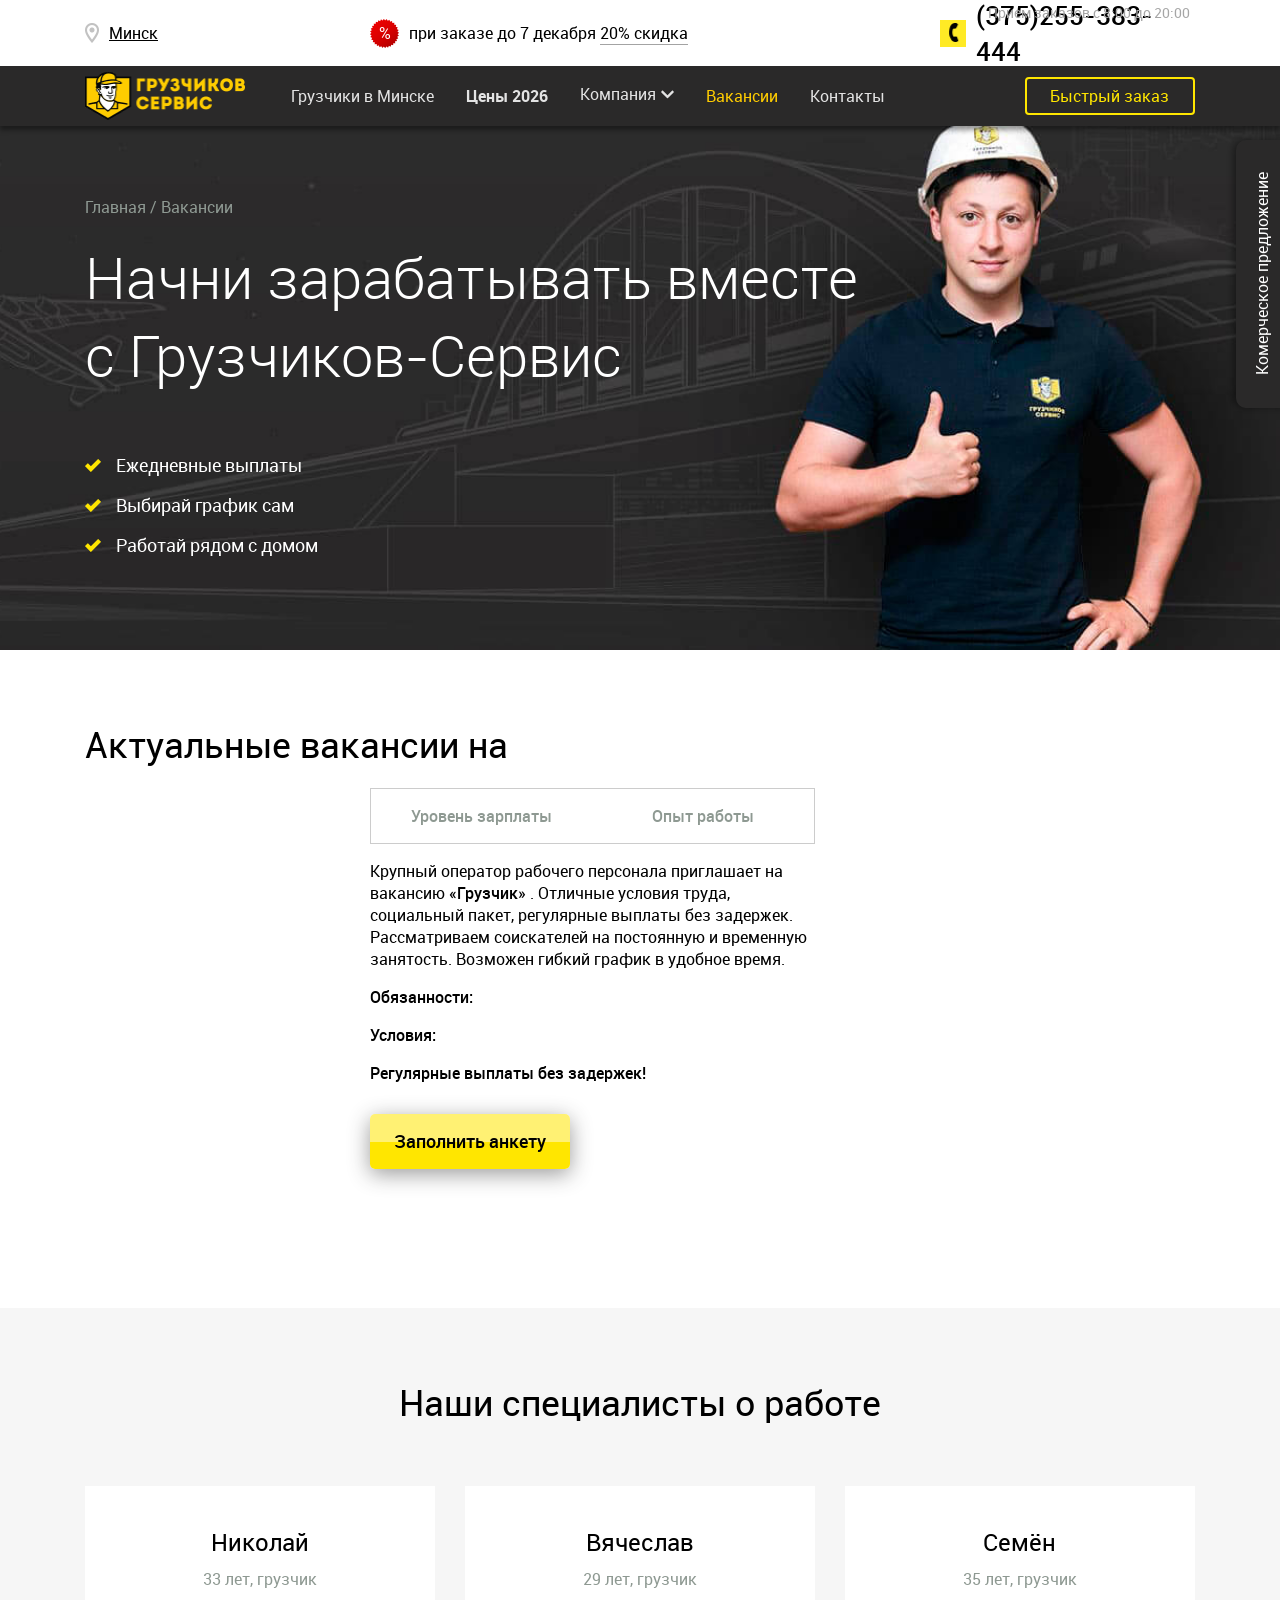
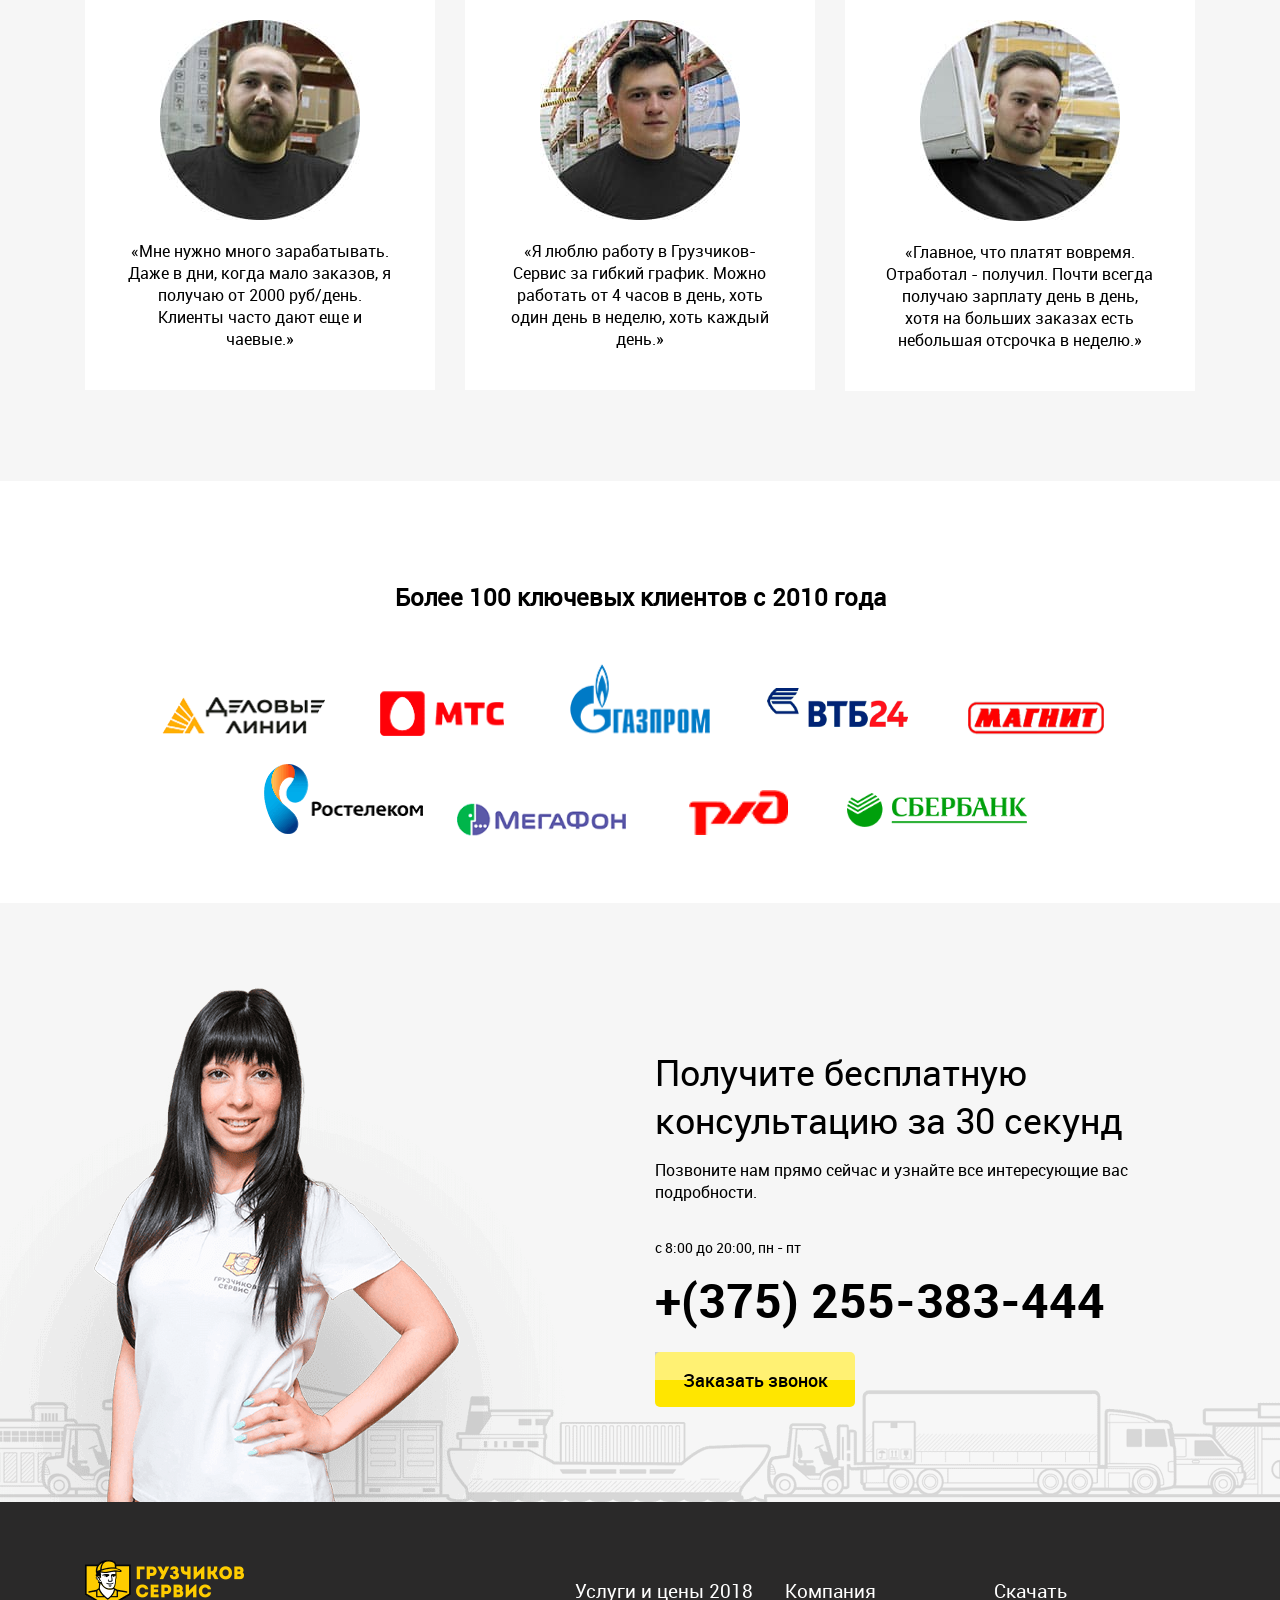
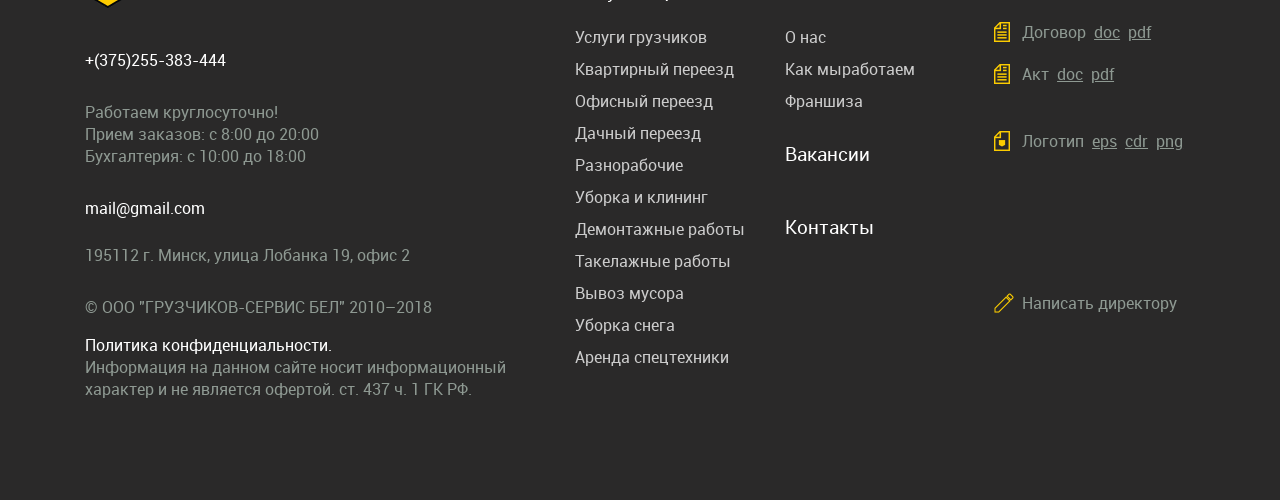
==== Gs2017/vacancies.html @ a0f43803 "first commit" ====
<!DOCTYPE html>
<html lang="ru">
  <head>
    <meta charset="utf-8">
    <meta name="viewport" content="width=device-width, initial-scale=1">
    <link rel="stylesheet" href="css/libs.min.css">
    <link rel="stylesheet" href="css/preloader.min.css">
    <link rel="stylesheet" href="css/main.min.css">
    <script src="js/preloader.min.js"></script>
    <link rel="shortcut icon" href="favicons.ico" type="image/x-icon">
    <title>GS</title>
  </head>
  <body>
    <div id="preloader" style="z-index: 9999999;">
      <div class="banter-loader">
        <div class="banter-loader__box"></div>
        <div class="banter-loader__box"></div>
        <div class="banter-loader__box"></div>
        <div class="banter-loader__box"></div>
        <div class="banter-loader__box"></div>
        <div class="banter-loader__box"></div>
        <div class="banter-loader__box"></div>
        <div class="banter-loader__box"></div>
        <div class="banter-loader__box"></div>
      </div>
    </div>
    <div class="wrapper">
      <header class="header">
        <div class="header__top-blok">
          <div class="container">
            <div class="row">
              <div class="col-lg-3 link_nav-city__cntainer">
                <div class="link_nav-city__ic"></div><a class="link_nav-city" href="#">Минск</a>
              </div>
              <div class="col-lg-6 discount__container">
                <div class="discount">
                  <div class="discount__icon"><span>%</span></div><a class="discount__text" href="prices.html">при заказе до <span id="discount__date">06 июня </span><span id="discount__rate">20% скидка</span></a>
                </div>
              </div>
              <div class="col-lg-3 link-phone__cntaier">
                <p>Прием заказов с 8:00 до 20:00</p><a class="link-phone" href="tel:+123456789">
                  <div class="link-phone__icon"></div><span class="link-phone__number">(375)255-383-444</span></a>
              </div>
            </div>
          </div>
        </div>
        <div class="nav-top">
          <div class="container nav-top__grid">
            <div class="row">
              <div class="col-lg-2 col-md-3 col-sm-3 col-xs-3 nav__logo-container"><a class="nav-top__logo logo" href="index.html"></a></div>
              <div class="col-lg-7 navigation__container">
                <nav>
                  <ul id="nav">
                    <li><a class="active" href="index.html">Грузчики в Минске</a></li>
                    <li><a class="link-prise" href="prices.html"></a></li>
                    <li><a class="link-nav-drop" href="#"> <span>Компания</span>
                        <div class="link-nav-drop__ic">
                          <svg xmlns="http://www.w3.org/2000/svg" viewbox="0 0 448 512">
                            <path d="M207.029 381.476L12.686 187.132c-9.373-9.373-9.373-24.569 0-33.941l22.667-22.667c9.357-9.357 24.522-9.375 33.901-.04L224 284.505l154.745-154.021c9.379-9.335 24.544-9.317 33.901.04l22.667 22.667c9.373 9.373 9.373 24.569 0 33.941L240.971 381.476c-9.373 9.372-24.569 9.372-33.942 0z"></path>
                          </svg>
                        </div></a>
                      <ul class="nav-drop">
                        <li><a class="link-about-us" href="about-us.html">О нас</a></li>
                        <li><a class="link-service" href="service.html">Как мы работаем</a></li>
                        <li><a class="link-thanks" href="thanks.html">Наши достижения</a></li>
                        <li><a href="https://fr.gruzchikov-service.ru/" target="_blank">Франшиза</a></li>
                      </ul>
                    </li>
                    <li><a class="linlk-vacancies" href="vacancies.html">Вакансии</a></li>
                    <li><a class="linlk-contacts" href="contacts.html">Контакты</a></li>
                  </ul>
                </nav>
              </div>
              <div class="col-lg-3 nav-top__btn-container"><a class="nav-top__btn quick-order__open" href="#">Быстрый заказ</a>
                <div class="nav-top__tah-btn tah-btn">
                  <div class="tah-btn__items"></div>
                </div>
              </div>
            </div>
          </div>
        </div>
        <div class="nav_responsive">
          <div class="nav_responsive__footer"><a href="https://vk.com">
              <div class="vk-ic__container">
                <svg class="vk-ic" xmlns="http://www.w3.org/2000/svg" viewbox="0 0 576 512">
                  <path d="M545 117.7c3.7-12.5 0-21.7-17.8-21.7h-58.9c-15 0-21.9 7.9-25.6 16.7 0 0-30 73.1-72.4 120.5-13.7 13.7-20 18.1-27.5 18.1-3.7 0-9.4-4.4-9.4-16.9V117.7c0-15-4.2-21.7-16.6-21.7h-92.6c-9.4 0-15 7-15 13.5 0 14.2 21.2 17.5 23.4 57.5v86.8c0 19-3.4 22.5-10.9 22.5-20 0-68.6-73.4-97.4-157.4-5.8-16.3-11.5-22.9-26.6-22.9H38.8c-16.8 0-20.2 7.9-20.2 16.7 0 15.6 20 93.1 93.1 195.5C160.4 378.1 229 416 291.4 416c37.5 0 42.1-8.4 42.1-22.9 0-66.8-3.4-73.1 15.4-73.1 8.7 0 23.7 4.4 58.7 38.1 40 40 46.6 57.9 69 57.9h58.9c16.8 0 25.3-8.4 20.4-25-11.2-34.9-86.9-106.7-90.3-111.5-8.7-11.2-6.2-16.2 0-26.2.1-.1 72-101.3 79.4-135.6z"></path>
                </svg>
              </div></a><a href="https://www.instagram.com">
              <div class="inst-ic__container">
                <svg class="inst-ic" xmlns="http://www.w3.org/2000/svg" viewbox="0 0 448 512">
                  <path d="M224.1 141c-63.6 0-114.9 51.3-114.9 114.9s51.3 114.9 114.9 114.9S339 319.5 339 255.9 287.7 141 224.1 141zm0 189.6c-41.1 0-74.7-33.5-74.7-74.7s33.5-74.7 74.7-74.7 74.7 33.5 74.7 74.7-33.6 74.7-74.7 74.7zm146.4-194.3c0 14.9-12 26.8-26.8 26.8-14.9 0-26.8-12-26.8-26.8s12-26.8 26.8-26.8 26.8 12 26.8 26.8zm76.1 27.2c-1.7-35.9-9.9-67.7-36.2-93.9-26.2-26.2-58-34.4-93.9-36.2-37-2.1-147.9-2.1-184.9 0-35.8 1.7-67.6 9.9-93.9 36.1s-34.4 58-36.2 93.9c-2.1 37-2.1 147.9 0 184.9 1.7 35.9 9.9 67.7 36.2 93.9s58 34.4 93.9 36.2c37 2.1 147.9 2.1 184.9 0 35.9-1.7 67.7-9.9 93.9-36.2 26.2-26.2 34.4-58 36.2-93.9 2.1-37 2.1-147.8 0-184.8zM398.8 388c-7.8 19.6-22.9 34.7-42.6 42.6-29.5 11.7-99.5 9-132.1 9s-102.7 2.6-132.1-9c-19.6-7.8-34.7-22.9-42.6-42.6-11.7-29.5-9-99.5-9-132.1s-2.6-102.7 9-132.1c7.8-19.6 22.9-34.7 42.6-42.6 29.5-11.7 99.5-9 132.1-9s102.7-2.6 132.1 9c19.6 7.8 34.7 22.9 42.6 42.6 11.7 29.5 9 99.5 9 132.1s2.7 102.7-9 132.1z"></path>
                </svg>
              </div></a><a href="https://www.youtube.com/watch?v=gXKpK34rAT4">
              <div class="youtube-ic__container">
                <svg class="youtube-ic" xmlns="http://www.w3.org/2000/svg" viewbox="0 0 576 512">
                  <path d="M549.655 124.083c-6.281-23.65-24.787-42.276-48.284-48.597C458.781 64 288 64 288 64S117.22 64 74.629 75.486c-23.497 6.322-42.003 24.947-48.284 48.597-11.412 42.867-11.412 132.305-11.412 132.305s0 89.438 11.412 132.305c6.281 23.65 24.787 41.5 48.284 47.821C117.22 448 288 448 288 448s170.78 0 213.371-11.486c23.497-6.321 42.003-24.171 48.284-47.821 11.412-42.867 11.412-132.305 11.412-132.305s0-89.438-11.412-132.305zm-317.51 213.508V175.185l142.739 81.205-142.739 81.201z"></path>
                </svg>
              </div></a></div>
          <nav class="panels">
            <ul class="panel-1">
              <li><a class="panel-1__header" href="index.html">Грузчики в Минске</a></li>
              <li><a class="link-panel-2" href="http"> 
                  <div class="link-panel-2__ic">
                    <div></div>
                  </div><span>Цены 2018</span></a></li>
              <li><a class="link-panel-3" href="http"> 
                  <div class="link-panel-3__ic">
                    <div></div>
                  </div><span>Компания</span></a></li>
              <li><a href="vacancies.html">Вакансии</a></li>
              <li><a href="contacts.html">Контакты</a></li>
              <li>
                <p>Прием заказов с 8:00 до 20:00</p>
              </li>
              <li><a class="link-phone" href="tel:+375255383444">(375) 255-383-444</a></li>
              <li>
                <p class="commercial-offer2__open">Коммерческое предложение</p>
              </li>
              <li class="linlk-location__container">
                <div>
                  <svg class="svg-inline--fa fa-map-marker-alt fa-w-12" aria-hidden="true" data-prefix="fas" data-icon="map-marker-alt" role="img" xmlns="http://www.w3.org/2000/svg" viewBox="0 0 384 512">
                    <path fill="#e0e0e0" d="M172.268 501.67C26.97 291.031 0 269.413 0 192 0 85.961 85.961 0 192 0s192 85.961 192 192c0 77.413-26.97 99.031-172.268 309.67-9.535 13.774-29.93 13.773-39.464 0zM192 272c44.183 0 80-35.817 80-80s-35.817-80-80-80-80 35.817-80 80 35.817 80 80 80z"></path>
                  </svg>
                </div><a class="linlk-location" href="#">Минск</a>
              </li>
            </ul>
            <ul class="panel-2">
              <li><a class="panel-2__header" href="http">
                  <div class="panel-2__header-ic">
                    <div></div>
                  </div><span> Цены</span></a></li>
              <li><a class="pes-nav__link-tab1" href="prices.html?dataTab=1">Услуги грузчиков</a></li>
              <li><a class="pes-nav__link-tab2" href="prices.html?dataTab=2">Квартирный переезд</a></li>
              <li><a class="pes-nav__link-tab3" href="prices.html?dataTab=3">Офисный переезд</a></li>
              <li><a class="pes-nav__link-tab4" href="prices.html?dataTab=4">Дачный переезд</a></li>
              <li><a class="pes-nav__link-tab5" href="prices.html?dataTab=5">Разнорабочие</a></li>
              <li><a class="pes-nav__link-tab6" href="prices.html?dataTab=6">Уборка и клининг</a></li>
              <li><a class="pes-nav__link-tab7" href="prices.html?dataTab=7">Демонтажные работы</a></li>
              <li><a class="pes-nav__link-tab8" href="prices.html?dataTab=8">Такелажные работы</a></li>
              <li><a class="pes-nav__link-tab9" href="prices.html?dataTab=9">Вывоз мусора</a></li>
              <li><a class="pes-nav__link-tab10" href="prices.html?dataTab=10">Уборка снега</a></li>
              <li><a class="pes-nav__link-tab11" href="prices.html?dataTab=11">Аренда спецтехники</a></li>
            </ul>
            <ul class="panel-3">
              <li><a class="panel-3__header" href="http">
                  <div class="panel-3__header-ic">
                    <div></div>
                  </div><span> Компания</span></a></li>
              <li> <a href="about-us.html">О нас</a></li>
              <li> <a href="service.html">Как мы работаем</a></li>
              <li> <a href="thanks.html">Наши достижения</a></li>
              <li> <a href="https://fr.gruzchikov-service.ru/" target="_blank">Франшиза</a></li>
            </ul>
          </nav>
        </div>
        <div class="nav-modal"></div>
      </header>
      <div class="content" id="content">
        <div id="vacancies">
          <section id="baner-vacancies">
            <div class="container">
              <div class="row">
                <ul class="nav-location">
                  <li><a href="index.html">Главная /&#160;</a></li>
                  <li><a href="vacancies.html">Вакансии</a></li>
                </ul>
                <h1>Начни зарабатывать  <span class="replaceable">вместе с Грузчиков-Сервис</span><span class="substitution">с Грузчиков-Сервис</span></h1>
                <ul class="advantages-of-work">
                  <li> 
                    <div class="check-ic"></div><span>Ежедневные выплаты</span>
                  </li>
                  <li> 
                    <div class="check-ic"></div><span>Выбирай график сам</span>
                  </li>
                  <li> 
                    <div class="check-ic"></div><span>Работай рядом с домом</span>
                  </li>
                </ul>
              </div>
            </div>
          </section>
          <section id="vacancies-block">
            <div class="container">
              <div class="row">
                <h3>Актуальные вакансии на <span id="date-today"> </span></h3>
              </div>
              <div class="row">
                <div class="col-lg-3 col-md-5" id="vacancies-tab__link">
                  <ul class="vacancies-tab__btns"></ul>
                </div>
                <div class="col-lg-5 col-md-7" id="vacancies-tab__content">
                  <div class="vacancies-tab__text">
                    <div class="salary-experience">
                      <div>
                        <p class="salary-title">Уровень зарплаты</p>
                        <p class="salary"></p>
                      </div>
                      <div>
                        <p class="experience-title">Опыт работы</p>
                        <p class="experience"></p>
                      </div>
                    </div>
                    <p>Крупный оператор рабочего персонала приглашает на вакансию <span class="job-offer"> «Грузчик» </span>. Отличные условия труда, социальный пакет, регулярные выплаты без задержек. Рассматриваем соискателей на постоянную и временную занятость. Возможен гибкий график в удобное время.</p><span>Обязанности:</span>
                    <ul class="duties"></ul><span>Условия:</span>
                    <ul class="conditions"></ul>
                  </div>
                  <p class="promise">Регулярные выплаты без задержек!</p><a class="btn-worksheet" href="http">Заполнить анкету</a>
                </div>
                <div class="col-lg-12 vacancies-spoilers__box">
                  <div class="vacancies-spoilers__container"></div>
                </div>
                <div class="col-lg-4 col-md-12 vacancies-map">
                  <div id="map-mini"></div>
                </div>
              </div>
            </div>
          </section>
          <section id="specialists">
            <div class="container">
              <div class="row">
                <h1>Наши специалисты о работе</h1>
                <div class="col-lg-4">
                  <div class="specialists">
                    <p class="specialists__name">Николай</p><span>33 лет, грузчик</span><img src="img/vacancies/workers/worker_vacancy_01.jpg" alt="img">
                    <p>«Мне нужно много зарабатывать. Даже в дни, когда мало заказов, я получаю от 2000 руб/день. Клиенты часто дают еще и чаевые.»</p>
                  </div>
                </div>
                <div class="col-lg-4">
                  <div class="specialists">
                    <p class="specialists__name">Вячеслав</p><span>29 лет, грузчик</span><img src="img/vacancies/workers/worker_vacancy_02.jpg" alt="img">
                    <p>«Я люблю работу в Грузчиков-Сервис за гибкий график. Можно работать от 4 часов в день, хоть один день в неделю, хоть каждый день.»</p>
                  </div>
                </div>
                <div class="col-lg-4">
                  <div class="specialists">
                    <p class="specialists__name">Семён</p><span>35 лет, грузчик</span><img src="img/vacancies/workers/worker_vacancy_03.jpg" alt="img">
                    <p>«Главное, что платят вовремя. Отработал - получил. Почти всегда получаю зарплату день в день, хотя на больших заказах есть небольшая отсрочка в неделю.»</p>
                  </div>
                </div>
              </div>
            </div>
          </section><!--include blocks/map/map.pug -->
          <section id="clients-logo">
            <div class="container">
              <div class="row">
                <h1>Более 100 ключевых клиентов с 2010 года</h1>
                <div class="line1-logos">
                  <div class="biz-line-logo"></div>
                  <div class="mts-logo"></div>
                  <div class="gazprom-logo"></div>
                  <div class="vtb24-logo"></div>
                  <div class="magnit-logo"></div>
                  <div class="add-rostelecom-logo"></div>
                </div>
                <div class="line2-logos">
                  <div class="rostelecom-logo"></div>
                  <div class="megafon-logo"></div>
                  <div class="rzd-logo"></div>
                  <div class="sberbank-logo"></div>
                </div>
              </div>
            </div>
          </section>
          <section id="call-back-block">
            <div class="call-back-block_consultant-photo"></div>
            <div class="container">
              <div class="row">
                <div class="col-lg-6 col-md-6 offset-lg-6 offset-md-6 call-back-block__content">
                  <h1>Получите бесплатную консультацию за 30 секунд</h1>
                  <p>Позвоните нам прямо сейчас и узнайте все интересующие вас подробности.</p>
                  <p class="call-back-time">с 8:00 до 20:00, пн - пт</p><a href="tel:+375255383444">+(375) 255-383-444</a>
                  <form class="form-phone">
                    <input type="text" placeholder="+(375) 255-383-444" name="phone" id="call-back__user-phone" required>
                    <button type="submit" id="call-back__submit">Заказать звонок</button>
                  </form>
                </div>
              </div>
            </div>
          </section>
        </div>
      </div>
      <footer class="footer">
        <div class="container">
          <div class="row">
            <div class="footer__content col-lg-5">
              <div class="footer__logo logo"></div>
              <div class="communication">
                <div class="communication__ic"></div>
                <div class="communication__link"><a class="write-director-modal__open" href="#">Написать директору</a></div>
              </div><a class="footer__link-phone" href="tel:+375255383464">+(375)255-383-444</a>
              <p class="footer__working-hours">
                Работаем круглосуточно! <br>
                Прием заказов: с 8:00 до 20:00 <br>
                Бухгалтерия: с 10:00 до 18:00 <br>
              </p><a class="footer__link-email" href="mailto:mail@gmail.com">mail@gmail.com</a>
              <p class="footer__address">195112 г. Минск, улица Лобанка 19, офис 2</p>
              <div class="footer__social-icon"></div>
              <p class="footer__cop">&#169; ООО "ГРУЗЧИКОВ-СЕРВИС БЕЛ" 2010–2018 <br></p><a href="#">Политика конфиденциальности. <br></a><span>Информация на данном сайте носит информационный характер и не является офертой. ст. 437 ч. 1 ГК РФ.</span>
            </div>
            <div class="col-lg-7 footer__nav">
              <div class="nav-1">
                <h3>Услуги и цены 2018</h3>
                <ul> 
                  <li><a href="prices.html?dataTab=1">Услуги грузчиков</a></li>
                  <li><a href="prices.html?dataTab=2">Квартирный переезд</a></li>
                  <li><a href="prices.html?dataTab=3">Офисный переезд</a></li>
                  <li><a href="prices.html?dataTab=4">Дачный переезд</a></li>
                  <li><a href="prices.html?dataTab=5">Разнорабочие</a></li>
                  <li><a href="prices.html?dataTab=6">Уборка и клининг</a></li>
                  <li><a href="prices.html?dataTab=7">Демонтажные работы</a></li>
                  <li><a href="prices.html?dataTab=8">Такелажные работы</a></li>
                  <li><a href="prices.html?dataTab=9">Вывоз мусора</a></li>
                  <li><a href="prices.html?dataTab=10">Уборка снега</a></li>
                  <li><a href="prices.html?dataTab=11">Аренда спецтехники</a></li>
                </ul>
              </div>
              <div class="nav-2">
                <h3>Компания</h3>
                <ul> 
                  <li><a href="#">О нас</a></li>
                  <li><a href="service.html">Как мыработаем</a></li>
                  <li><a href="https://fr.gruzchikov-service.ru/" target="_blank">Франшиза</a></li>
                  <li><a href="vacancies.html"> 
                      <h3>Вакансии</h3></a></li>
                  <li><a href="contacts.html"> 
                      <h3>Контакты</h3></a></li>
                </ul>
              </div>
              <div class="nav-3">
                <h3>Скачать</h3>
                <div class="treaty">
                  <div class="treaty__ic"></div>
                  <div class="treaty__link">
                    <p>Договор </p><a href="img/logo.png" download="">doc</a><a href="img/logo.png" download="">pdf</a>
                  </div>
                </div>
                <div class="act">
                  <div class="act__ic"></div>
                  <div class="act__link">
                    <p>Акт </p><a href="img/logo.png" download="">doc</a><a href="img/logo.png" download="">pdf</a>
                  </div>
                </div>
                <div class="logotip">
                  <div class="logotip__ic"></div>
                  <div class="logotip__link">
                    <p>Логотип </p><a href="img/logo.png" download="">eps</a><a href="img/logo.png" download="">cdr</a><a href="img/logo.png" download="">png</a>
                  </div>
                </div>
                <div class="communication">
                  <div class="communication__ic"></div>
                  <div class="communication__link"><a class="write-director-modal__open" href="#">Написать директору</a></div>
                </div>
              </div>
            </div>
          </div>
        </div>
      </footer>
      <div class="quick-order-modal__container">
        <div class="quick-order-modal" id="quick-order-modal">
          <div class="quick-order-modal__overlay"></div>
          <div class="quick-order-modal__content">
            <div class="quick-order-modal__text">
              <p>95</p>
              <p><span>%</span> клиентов <br>заказывают <br>по телефону</p>
            </div>
            <div class="quick-order-modal__form">
              <div class="quick-order-modal_close"></div>
              <p>Оставьте ваш номер телефона, мы перезвоним</p>
              <form id="quick-order-modal__form">
                <input type="text" placeholder="+(375) 255-383-444" required="" name="phone" id="quick-order__user-phone">
                <button type="submit" id="quick-order__btn">Заказать</button>
              </form>
              <div class="quick-order-modal__tel">Или позвоните <br> +(375) 255-383-444</div>
            </div>
          </div>
        </div>
      </div>
      <div class="commercial-offer-modal__container">
        <div class="commercial-offer-modal">
          <div class="commercial-offer-modal__overlay"></div>
          <div class="commercial-offer-modal__content">
            <div class="commercial-offer-modal_open">
              <p style="white-space:nowrap;">Комерческое предложение</p>
            </div>
            <div class="commercial-offer-modal_close"></div>
            <form id="commercial-offer-modal__form">
              <input type="text" placeholder="ИНН" name="inn">
              <input type="text" placeholder="+(375) 255-383-444" name="phone" id="commercial-offer__user-phone">
              <input type="email" placeholder="mail@mail.ru" name="mail" id="commercial-offer__mail"><span class="error-text"></span>
              <button type="submit" id="call-back__btn">Получить</button>
              <p class="error-text"> </p>
            </form>
            <div class="commercial-offer-modal__text">
              <p>Индивидуальное<br class="commercial-offer-modal__br"> коммерческое<br class="commercial-offer-modal__br"> предложение<br> <span> за 15 секунд </span><img src="img/offer_ico.png" alt="img"></p><img class="commercial-offer-modal__img" src="img/offer_bg.png" alt="img">
            </div>
          </div>
        </div>
      </div>
      <div class="commercial-offer-modal2__container">
        <div class="commercial-offer-modal2">
          <div class="commercial-offer-modal2__overlay"></div>
          <div class="commercial-offer-modal2__content">
            <div class="commercial-offer-modal2_close"></div>
            <div class="commercial-offer-modal2__text">
              <p>Индивидуальное коммерческое предложение<br> <span> за 15 секунд </span><img src="img/offer_ico.png" alt="img"></p>
            </div>
            <form id="commercial-offer-modal2__form">
              <input type="text" placeholder="ИНН">
              <input type="text" placeholder="+(375) 255-383-444" name="phone" id="commercial-offer2__user-phone">
              <input type="email" placeholder="mail@mail.ru" id="commercial-offer2__mail">
              <button type="submit" id="commercial-offer__btn">Получить</button>
              <p class="error-text"> </p>
            </form>
          </div>
        </div>
      </div>
      <div class="write-director-modal__container">
        <div class="write-director-modal">
          <div class="write-director-modal__overflay"></div>
          <div class="write-director-modal__content">
            <div class="write-director-modal__close"></div>
            <p class="write-director-modal__title">Написать директору</p>
            <p>Можете нас похвалить или поругать, дать рекомендации или задать вопрос</p>
            <form id="write-director-modal__form">
              <div class="fieldset">
                <div id="write-director-modal__mail">
                  <input type="text" placeholder="mail@mail.ru" name="email"><span class="error-text"></span>
                </div>
                <div id="write-director-modal__phone">
                  <input type="text" placeholder="+(375) 255-383-444" name="phone">
                </div>
              </div>
              <div id="write-director-modal__message">
                <textarea placeholder="Ваше сообщение" name="message"></textarea><span class="error-text"></span>
              </div>
              <div class="deal-checkbox">
                <label>
                  <input type="checkbox" id="deal-checkbox"><i></i>
                </label>
                <label><span>Я согласен на обработку моих персональных данных</span></label>
              </div><span class="error-text"></span>
              <button type="submit">Отправить</button>
            </form>
          </div>
        </div>
      </div>
      <div class="job-application-modal__container">
        <div class="job-application-modal">
          <div class="job-application-modal__overflay"></div>
          <div class="job-application-modal__content">
            <div class="job-application-modal__close"></div>
            <p class="job-application-modal__title">Заполните анкету</p>
            <p>Фамилия Имя Отчество и телефон обязательны для заполнения</p>
            <form class="job-application-modal__form">
              <div class="surname">
                <input type="text" placeholder="Фамилия" id="job-application-modal__surname" name="surname"><span class="surname__error-text"></span>
              </div>
              <div class="name">
                <input type="text" placeholder="Имя" id="job-application-modal__name" name="name"><span class="name__error-text"></span>
              </div>
              <div class="cont">
                <input type="text" placeholder="Отчество" id="job-application-modal__middle-name"><span class="middle-name__error-text"></span>
              </div>
              <div class="cont">
                <input type="text" placeholder="+(375) 255-383-444" name="phone" id="job-application-modal__user-phone"><span class="user-phone__error-text"></span>
              </div>
              <div>
                <select class="citizenship" id="job-application-modal__citizenship">
                  <option>Гражданство</option>
                  <option>Беларусь</option>
                  <option>Россия</option>
                  <option>Украина</option>
                  <option>Китай</option>
                  <option>Другое</option>
                </select>
                <input type="text" placeholder="Дата рождения" id="job-application-modal__year-of-birth">
              </div>
              <div class="deal-checkbox">
                <label>
                  <input type="checkbox" id="deal-checkbox2" checked><i></i>
                </label>
                <label><span>Я согласен на обработку моих персональных данных</span></label>
              </div>
              <div class="cont"><span class="deal-checkbox2__error-text"></span>
                <button type="submit" id="job-application-modal__btn">Отправить</button>
              </div>
            </form>
          </div>
        </div>
      </div>
      <div class="complete-modal">
        <div class="complete-modal__content">
          <p class="complete-modal__title">Мы скоро с вами свяжемся</p>
          <p>Спасибо за проявленный интерес к компании <br> Грузчиков-Сервис</p>
          <button id="complete-modal__btn">Закрыть</button>
        </div>
      </div>
      <script src="js/libs.min.js"></script>
      <script src="https://api-maps.yandex.ru/2.1/?lang=ru_RU"></script>
      <script src="js/main.min.js"></script>
      <script src="content/vacancies/vacancies.min.js"></script>
    </div>
  </body>
</html>
---- Gs2017/css/libs.min.css ----
/*!
 * Bootstrap Grid v4.1.1 (https://getbootstrap.com/)
 * Copyright 2011-2018 The Bootstrap Authors
 * Copyright 2011-2018 Twitter, Inc.
 * Licensed under MIT (https://github.com/twbs/bootstrap/blob/master/LICENSE)
 */@-ms-viewport{width:device-width}html{box-sizing:border-box;-ms-overflow-style:scrollbar}*,:after,:before{box-sizing:inherit}.container,.container-fluid{width:100%;padding-right:15px;padding-left:15px;margin-right:auto;margin-left:auto}.row{display:-ms-flexbox;display:flex;-ms-flex-wrap:wrap;flex-wrap:wrap;margin-right:-15px;margin-left:-15px}.no-gutters{margin-right:0;margin-left:0}.no-gutters>.col,.no-gutters>[class*=col-]{padding-right:0;padding-left:0}.col,.col-1,.col-2,.col-3,.col-4,.col-5,.col-6,.col-7,.col-8,.col-9,.col-10,.col-11,.col-12,.col-auto,.col-lg,.col-lg-1,.col-lg-2,.col-lg-3,.col-lg-4,.col-lg-5,.col-lg-6,.col-lg-7,.col-lg-8,.col-lg-9,.col-lg-10,.col-lg-11,.col-lg-12,.col-lg-auto,.col-md,.col-md-1,.col-md-2,.col-md-3,.col-md-4,.col-md-5,.col-md-6,.col-md-7,.col-md-8,.col-md-9,.col-md-10,.col-md-11,.col-md-12,.col-md-auto,.col-sm,.col-sm-1,.col-sm-2,.col-sm-3,.col-sm-4,.col-sm-5,.col-sm-6,.col-sm-7,.col-sm-8,.col-sm-9,.col-sm-10,.col-sm-11,.col-sm-12,.col-sm-auto,.col-xl,.col-xl-1,.col-xl-2,.col-xl-3,.col-xl-4,.col-xl-5,.col-xl-6,.col-xl-7,.col-xl-8,.col-xl-9,.col-xl-10,.col-xl-11,.col-xl-12,.col-xl-auto{position:relative;width:100%;min-height:1px;padding-right:15px;padding-left:15px}.col{-ms-flex-preferred-size:0;flex-basis:0;-ms-flex-positive:1;flex-grow:1;max-width:100%}.col-auto{-ms-flex:0 0 auto;flex:0 0 auto;width:auto;max-width:none}.col-1{-ms-flex:0 0 8.33333%;flex:0 0 8.33333%;max-width:8.33333%}.col-2{-ms-flex:0 0 16.66667%;flex:0 0 16.66667%;max-width:16.66667%}.col-3{-ms-flex:0 0 25%;flex:0 0 25%;max-width:25%}.col-4{-ms-flex:0 0 33.33333%;flex:0 0 33.33333%;max-width:33.33333%}.col-5{-ms-flex:0 0 41.66667%;flex:0 0 41.66667%;max-width:41.66667%}.col-6{-ms-flex:0 0 50%;flex:0 0 50%;max-width:50%}.col-7{-ms-flex:0 0 58.33333%;flex:0 0 58.33333%;max-width:58.33333%}.col-8{-ms-flex:0 0 66.66667%;flex:0 0 66.66667%;max-width:66.66667%}.col-9{-ms-flex:0 0 75%;flex:0 0 75%;max-width:75%}.col-10{-ms-flex:0 0 83.33333%;flex:0 0 83.33333%;max-width:83.33333%}.col-11{-ms-flex:0 0 91.66667%;flex:0 0 91.66667%;max-width:91.66667%}.col-12{-ms-flex:0 0 100%;flex:0 0 100%;max-width:100%}.order-first{-ms-flex-order:-1;order:-1}.order-last{-ms-flex-order:13;order:13}.order-0{-ms-flex-order:0;order:0}.order-1{-ms-flex-order:1;order:1}.order-2{-ms-flex-order:2;order:2}.order-3{-ms-flex-order:3;order:3}.order-4{-ms-flex-order:4;order:4}.order-5{-ms-flex-order:5;order:5}.order-6{-ms-flex-order:6;order:6}.order-7{-ms-flex-order:7;order:7}.order-8{-ms-flex-order:8;order:8}.order-9{-ms-flex-order:9;order:9}.order-10{-ms-flex-order:10;order:10}.order-11{-ms-flex-order:11;order:11}.order-12{-ms-flex-order:12;order:12}.offset-1{margin-left:8.33333%}.offset-2{margin-left:16.66667%}.offset-3{margin-left:25%}.offset-4{margin-left:33.33333%}.offset-5{margin-left:41.66667%}.offset-6{margin-left:50%}.offset-7{margin-left:58.33333%}.offset-8{margin-left:66.66667%}.offset-9{margin-left:75%}.offset-10{margin-left:83.33333%}.offset-11{margin-left:91.66667%}.d-none{display:none!important}.d-inline{display:inline!important}.d-inline-block{display:inline-block!important}.d-block{display:block!important}.d-table{display:table!important}.d-table-row{display:table-row!important}.d-table-cell{display:table-cell!important}.d-flex{display:-ms-flexbox!important;display:flex!important}.d-inline-flex{display:-ms-inline-flexbox!important;display:inline-flex!important}.flex-row{-ms-flex-direction:row!important;flex-direction:row!important}.flex-column{-ms-flex-direction:column!important;flex-direction:column!important}.flex-row-reverse{-ms-flex-direction:row-reverse!important;flex-direction:row-reverse!important}.flex-column-reverse{-ms-flex-direction:column-reverse!important;flex-direction:column-reverse!important}.flex-wrap{-ms-flex-wrap:wrap!important;flex-wrap:wrap!important}.flex-nowrap{-ms-flex-wrap:nowrap!important;flex-wrap:nowrap!important}.flex-wrap-reverse{-ms-flex-wrap:wrap-reverse!important;flex-wrap:wrap-reverse!important}.flex-fill{-ms-flex:1 1 auto!important;flex:1 1 auto!important}.flex-grow-0{-ms-flex-positive:0!important;flex-grow:0!important}.flex-grow-1{-ms-flex-positive:1!important;flex-grow:1!important}.flex-shrink-0{-ms-flex-negative:0!important;flex-shrink:0!important}.flex-shrink-1{-ms-flex-negative:1!important;flex-shrink:1!important}.justify-content-start{-ms-flex-pack:start!important;justify-content:flex-start!important}.justify-content-end{-ms-flex-pack:end!important;justify-content:flex-end!important}.justify-content-center{-ms-flex-pack:center!important;justify-content:center!important}.justify-content-between{-ms-flex-pack:justify!important;justify-content:space-between!important}.justify-content-around{-ms-flex-pack:distribute!important;justify-content:space-around!important}.align-items-start{-ms-flex-align:start!important;align-items:flex-start!important}.align-items-end{-ms-flex-align:end!important;align-items:flex-end!important}.align-items-center{-ms-flex-align:center!important;align-items:center!important}.align-items-baseline{-ms-flex-align:baseline!important;align-items:baseline!important}.align-items-stretch{-ms-flex-align:stretch!important;align-items:stretch!important}.align-content-start{-ms-flex-line-pack:start!important;align-content:flex-start!important}.align-content-end{-ms-flex-line-pack:end!important;align-content:flex-end!important}.align-content-center{-ms-flex-line-pack:center!important;align-content:center!important}.align-content-between{-ms-flex-line-pack:justify!important;align-content:space-between!important}.align-content-around{-ms-flex-line-pack:distribute!important;align-content:space-around!important}.align-content-stretch{-ms-flex-line-pack:stretch!important;align-content:stretch!important}.align-self-auto{-ms-flex-item-align:auto!important;align-self:auto!important}.align-self-start{-ms-flex-item-align:start!important;align-self:flex-start!important}.align-self-end{-ms-flex-item-align:end!important;align-self:flex-end!important}.align-self-center{-ms-flex-item-align:center!important;align-self:center!important}.align-self-baseline{-ms-flex-item-align:baseline!important;align-self:baseline!important}.align-self-stretch{-ms-flex-item-align:stretch!important;align-self:stretch!important}@media (min-width:576px){.container{max-width:540px}.col-sm{-ms-flex-preferred-size:0;flex-basis:0;-ms-flex-positive:1;flex-grow:1;max-width:100%}.col-sm-auto{-ms-flex:0 0 auto;flex:0 0 auto;width:auto;max-width:none}.col-sm-1{-ms-flex:0 0 8.33333%;flex:0 0 8.33333%;max-width:8.33333%}.col-sm-2{-ms-flex:0 0 16.66667%;flex:0 0 16.66667%;max-width:16.66667%}.col-sm-3{-ms-flex:0 0 25%;flex:0 0 25%;max-width:25%}.col-sm-4{-ms-flex:0 0 33.33333%;flex:0 0 33.33333%;max-width:33.33333%}.col-sm-5{-ms-flex:0 0 41.66667%;flex:0 0 41.66667%;max-width:41.66667%}.col-sm-6{-ms-flex:0 0 50%;flex:0 0 50%;max-width:50%}.col-sm-7{-ms-flex:0 0 58.33333%;flex:0 0 58.33333%;max-width:58.33333%}.col-sm-8{-ms-flex:0 0 66.66667%;flex:0 0 66.66667%;max-width:66.66667%}.col-sm-9{-ms-flex:0 0 75%;flex:0 0 75%;max-width:75%}.col-sm-10{-ms-flex:0 0 83.33333%;flex:0 0 83.33333%;max-width:83.33333%}.col-sm-11{-ms-flex:0 0 91.66667%;flex:0 0 91.66667%;max-width:91.66667%}.col-sm-12{-ms-flex:0 0 100%;flex:0 0 100%;max-width:100%}.order-sm-first{-ms-flex-order:-1;order:-1}.order-sm-last{-ms-flex-order:13;order:13}.order-sm-0{-ms-flex-order:0;order:0}.order-sm-1{-ms-flex-order:1;order:1}.order-sm-2{-ms-flex-order:2;order:2}.order-sm-3{-ms-flex-order:3;order:3}.order-sm-4{-ms-flex-order:4;order:4}.order-sm-5{-ms-flex-order:5;order:5}.order-sm-6{-ms-flex-order:6;order:6}.order-sm-7{-ms-flex-order:7;order:7}.order-sm-8{-ms-flex-order:8;order:8}.order-sm-9{-ms-flex-order:9;order:9}.order-sm-10{-ms-flex-order:10;order:10}.order-sm-11{-ms-flex-order:11;order:11}.order-sm-12{-ms-flex-order:12;order:12}.offset-sm-0{margin-left:0}.offset-sm-1{margin-left:8.33333%}.offset-sm-2{margin-left:16.66667%}.offset-sm-3{margin-left:25%}.offset-sm-4{margin-left:33.33333%}.offset-sm-5{margin-left:41.66667%}.offset-sm-6{margin-left:50%}.offset-sm-7{margin-left:58.33333%}.offset-sm-8{margin-left:66.66667%}.offset-sm-9{margin-left:75%}.offset-sm-10{margin-left:83.33333%}.offset-sm-11{margin-left:91.66667%}.d-sm-none{display:none!important}.d-sm-inline{display:inline!important}.d-sm-inline-block{display:inline-block!important}.d-sm-block{display:block!important}.d-sm-table{display:table!important}.d-sm-table-row{display:table-row!important}.d-sm-table-cell{display:table-cell!important}.d-sm-flex{display:-ms-flexbox!important;display:flex!important}.d-sm-inline-flex{display:-ms-inline-flexbox!important;display:inline-flex!important}.flex-sm-row{-ms-flex-direction:row!important;flex-direction:row!important}.flex-sm-column{-ms-flex-direction:column!important;flex-direction:column!important}.flex-sm-row-reverse{-ms-flex-direction:row-reverse!important;flex-direction:row-reverse!important}.flex-sm-column-reverse{-ms-flex-direction:column-reverse!important;flex-direction:column-reverse!important}.flex-sm-wrap{-ms-flex-wrap:wrap!important;flex-wrap:wrap!important}.flex-sm-nowrap{-ms-flex-wrap:nowrap!important;flex-wrap:nowrap!important}.flex-sm-wrap-reverse{-ms-flex-wrap:wrap-reverse!important;flex-wrap:wrap-reverse!important}.flex-sm-fill{-ms-flex:1 1 auto!important;flex:1 1 auto!important}.flex-sm-grow-0{-ms-flex-positive:0!important;flex-grow:0!important}.flex-sm-grow-1{-ms-flex-positive:1!important;flex-grow:1!important}.flex-sm-shrink-0{-ms-flex-negative:0!important;flex-shrink:0!important}.flex-sm-shrink-1{-ms-flex-negative:1!important;flex-shrink:1!important}.justify-content-sm-start{-ms-flex-pack:start!important;justify-content:flex-start!important}.justify-content-sm-end{-ms-flex-pack:end!important;justify-content:flex-end!important}.justify-content-sm-center{-ms-flex-pack:center!important;justify-content:center!important}.justify-content-sm-between{-ms-flex-pack:justify!important;justify-content:space-between!important}.justify-content-sm-around{-ms-flex-pack:distribute!important;justify-content:space-around!important}.align-items-sm-start{-ms-flex-align:start!important;align-items:flex-start!important}.align-items-sm-end{-ms-flex-align:end!important;align-items:flex-end!important}.align-items-sm-center{-ms-flex-align:center!important;align-items:center!important}.align-items-sm-baseline{-ms-flex-align:baseline!important;align-items:baseline!important}.align-items-sm-stretch{-ms-flex-align:stretch!important;align-items:stretch!important}.align-content-sm-start{-ms-flex-line-pack:start!important;align-content:flex-start!important}.align-content-sm-end{-ms-flex-line-pack:end!important;align-content:flex-end!important}.align-content-sm-center{-ms-flex-line-pack:center!important;align-content:center!important}.align-content-sm-between{-ms-flex-line-pack:justify!important;align-content:space-between!important}.align-content-sm-around{-ms-flex-line-pack:distribute!important;align-content:space-around!important}.align-content-sm-stretch{-ms-flex-line-pack:stretch!important;align-content:stretch!important}.align-self-sm-auto{-ms-flex-item-align:auto!important;align-self:auto!important}.align-self-sm-start{-ms-flex-item-align:start!important;align-self:flex-start!important}.align-self-sm-end{-ms-flex-item-align:end!important;align-self:flex-end!important}.align-self-sm-center{-ms-flex-item-align:center!important;align-self:center!important}.align-self-sm-baseline{-ms-flex-item-align:baseline!important;align-self:baseline!important}.align-self-sm-stretch{-ms-flex-item-align:stretch!important;align-self:stretch!important}}@media (min-width:768px){.container{max-width:720px}.col-md{-ms-flex-preferred-size:0;flex-basis:0;-ms-flex-positive:1;flex-grow:1;max-width:100%}.col-md-auto{-ms-flex:0 0 auto;flex:0 0 auto;width:auto;max-width:none}.col-md-1{-ms-flex:0 0 8.33333%;flex:0 0 8.33333%;max-width:8.33333%}.col-md-2{-ms-flex:0 0 16.66667%;flex:0 0 16.66667%;max-width:16.66667%}.col-md-3{-ms-flex:0 0 25%;flex:0 0 25%;max-width:25%}.col-md-4{-ms-flex:0 0 33.33333%;flex:0 0 33.33333%;max-width:33.33333%}.col-md-5{-ms-flex:0 0 41.66667%;flex:0 0 41.66667%;max-width:41.66667%}.col-md-6{-ms-flex:0 0 50%;flex:0 0 50%;max-width:50%}.col-md-7{-ms-flex:0 0 58.33333%;flex:0 0 58.33333%;max-width:58.33333%}.col-md-8{-ms-flex:0 0 66.66667%;flex:0 0 66.66667%;max-width:66.66667%}.col-md-9{-ms-flex:0 0 75%;flex:0 0 75%;max-width:75%}.col-md-10{-ms-flex:0 0 83.33333%;flex:0 0 83.33333%;max-width:83.33333%}.col-md-11{-ms-flex:0 0 91.66667%;flex:0 0 91.66667%;max-width:91.66667%}.col-md-12{-ms-flex:0 0 100%;flex:0 0 100%;max-width:100%}.order-md-first{-ms-flex-order:-1;order:-1}.order-md-last{-ms-flex-order:13;order:13}.order-md-0{-ms-flex-order:0;order:0}.order-md-1{-ms-flex-order:1;order:1}.order-md-2{-ms-flex-order:2;order:2}.order-md-3{-ms-flex-order:3;order:3}.order-md-4{-ms-flex-order:4;order:4}.order-md-5{-ms-flex-order:5;order:5}.order-md-6{-ms-flex-order:6;order:6}.order-md-7{-ms-flex-order:7;order:7}.order-md-8{-ms-flex-order:8;order:8}.order-md-9{-ms-flex-order:9;order:9}.order-md-10{-ms-flex-order:10;order:10}.order-md-11{-ms-flex-order:11;order:11}.order-md-12{-ms-flex-order:12;order:12}.offset-md-0{margin-left:0}.offset-md-1{margin-left:8.33333%}.offset-md-2{margin-left:16.66667%}.offset-md-3{margin-left:25%}.offset-md-4{margin-left:33.33333%}.offset-md-5{margin-left:41.66667%}.offset-md-6{margin-left:50%}.offset-md-7{margin-left:58.33333%}.offset-md-8{margin-left:66.66667%}.offset-md-9{margin-left:75%}.offset-md-10{margin-left:83.33333%}.offset-md-11{margin-left:91.66667%}.d-md-none{display:none!important}.d-md-inline{display:inline!important}.d-md-inline-block{display:inline-block!important}.d-md-block{display:block!important}.d-md-table{display:table!important}.d-md-table-row{display:table-row!important}.d-md-table-cell{display:table-cell!important}.d-md-flex{display:-ms-flexbox!important;display:flex!important}.d-md-inline-flex{display:-ms-inline-flexbox!important;display:inline-flex!important}.flex-md-row{-ms-flex-direction:row!important;flex-direction:row!important}.flex-md-column{-ms-flex-direction:column!important;flex-direction:column!important}.flex-md-row-reverse{-ms-flex-direction:row-reverse!important;flex-direction:row-reverse!important}.flex-md-column-reverse{-ms-flex-direction:column-reverse!important;flex-direction:column-reverse!important}.flex-md-wrap{-ms-flex-wrap:wrap!important;flex-wrap:wrap!important}.flex-md-nowrap{-ms-flex-wrap:nowrap!important;flex-wrap:nowrap!important}.flex-md-wrap-reverse{-ms-flex-wrap:wrap-reverse!important;flex-wrap:wrap-reverse!important}.flex-md-fill{-ms-flex:1 1 auto!important;flex:1 1 auto!important}.flex-md-grow-0{-ms-flex-positive:0!important;flex-grow:0!important}.flex-md-grow-1{-ms-flex-positive:1!important;flex-grow:1!important}.flex-md-shrink-0{-ms-flex-negative:0!important;flex-shrink:0!important}.flex-md-shrink-1{-ms-flex-negative:1!important;flex-shrink:1!important}.justify-content-md-start{-ms-flex-pack:start!important;justify-content:flex-start!important}.justify-content-md-end{-ms-flex-pack:end!important;justify-content:flex-end!important}.justify-content-md-center{-ms-flex-pack:center!important;justify-content:center!important}.justify-content-md-between{-ms-flex-pack:justify!important;justify-content:space-between!important}.justify-content-md-around{-ms-flex-pack:distribute!important;justify-content:space-around!important}.align-items-md-start{-ms-flex-align:start!important;align-items:flex-start!important}.align-items-md-end{-ms-flex-align:end!important;align-items:flex-end!important}.align-items-md-center{-ms-flex-align:center!important;align-items:center!important}.align-items-md-baseline{-ms-flex-align:baseline!important;align-items:baseline!important}.align-items-md-stretch{-ms-flex-align:stretch!important;align-items:stretch!important}.align-content-md-start{-ms-flex-line-pack:start!important;align-content:flex-start!important}.align-content-md-end{-ms-flex-line-pack:end!important;align-content:flex-end!important}.align-content-md-center{-ms-flex-line-pack:center!important;align-content:center!important}.align-content-md-between{-ms-flex-line-pack:justify!important;align-content:space-between!important}.align-content-md-around{-ms-flex-line-pack:distribute!important;align-content:space-around!important}.align-content-md-stretch{-ms-flex-line-pack:stretch!important;align-content:stretch!important}.align-self-md-auto{-ms-flex-item-align:auto!important;align-self:auto!important}.align-self-md-start{-ms-flex-item-align:start!important;align-self:flex-start!important}.align-self-md-end{-ms-flex-item-align:end!important;align-self:flex-end!important}.align-self-md-center{-ms-flex-item-align:center!important;align-self:center!important}.align-self-md-baseline{-ms-flex-item-align:baseline!important;align-self:baseline!important}.align-self-md-stretch{-ms-flex-item-align:stretch!important;align-self:stretch!important}}@media (min-width:992px){.container{max-width:960px}.col-lg{-ms-flex-preferred-size:0;flex-basis:0;-ms-flex-positive:1;flex-grow:1;max-width:100%}.col-lg-auto{-ms-flex:0 0 auto;flex:0 0 auto;width:auto;max-width:none}.col-lg-1{-ms-flex:0 0 8.33333%;flex:0 0 8.33333%;max-width:8.33333%}.col-lg-2{-ms-flex:0 0 16.66667%;flex:0 0 16.66667%;max-width:16.66667%}.col-lg-3{-ms-flex:0 0 25%;flex:0 0 25%;max-width:25%}.col-lg-4{-ms-flex:0 0 33.33333%;flex:0 0 33.33333%;max-width:33.33333%}.col-lg-5{-ms-flex:0 0 41.66667%;flex:0 0 41.66667%;max-width:41.66667%}.col-lg-6{-ms-flex:0 0 50%;flex:0 0 50%;max-width:50%}.col-lg-7{-ms-flex:0 0 58.33333%;flex:0 0 58.33333%;max-width:58.33333%}.col-lg-8{-ms-flex:0 0 66.66667%;flex:0 0 66.66667%;max-width:66.66667%}.col-lg-9{-ms-flex:0 0 75%;flex:0 0 75%;max-width:75%}.col-lg-10{-ms-flex:0 0 83.33333%;flex:0 0 83.33333%;max-width:83.33333%}.col-lg-11{-ms-flex:0 0 91.66667%;flex:0 0 91.66667%;max-width:91.66667%}.col-lg-12{-ms-flex:0 0 100%;flex:0 0 100%;max-width:100%}.order-lg-first{-ms-flex-order:-1;order:-1}.order-lg-last{-ms-flex-order:13;order:13}.order-lg-0{-ms-flex-order:0;order:0}.order-lg-1{-ms-flex-order:1;order:1}.order-lg-2{-ms-flex-order:2;order:2}.order-lg-3{-ms-flex-order:3;order:3}.order-lg-4{-ms-flex-order:4;order:4}.order-lg-5{-ms-flex-order:5;order:5}.order-lg-6{-ms-flex-order:6;order:6}.order-lg-7{-ms-flex-order:7;order:7}.order-lg-8{-ms-flex-order:8;order:8}.order-lg-9{-ms-flex-order:9;order:9}.order-lg-10{-ms-flex-order:10;order:10}.order-lg-11{-ms-flex-order:11;order:11}.order-lg-12{-ms-flex-order:12;order:12}.offset-lg-0{margin-left:0}.offset-lg-1{margin-left:8.33333%}.offset-lg-2{margin-left:16.66667%}.offset-lg-3{margin-left:25%}.offset-lg-4{margin-left:33.33333%}.offset-lg-5{margin-left:41.66667%}.offset-lg-6{margin-left:50%}.offset-lg-7{margin-left:58.33333%}.offset-lg-8{margin-left:66.66667%}.offset-lg-9{margin-left:75%}.offset-lg-10{margin-left:83.33333%}.offset-lg-11{margin-left:91.66667%}.d-lg-none{display:none!important}.d-lg-inline{display:inline!important}.d-lg-inline-block{display:inline-block!important}.d-lg-block{display:block!important}.d-lg-table{display:table!important}.d-lg-table-row{display:table-row!important}.d-lg-table-cell{display:table-cell!important}.d-lg-flex{display:-ms-flexbox!important;display:flex!important}.d-lg-inline-flex{display:-ms-inline-flexbox!important;display:inline-flex!important}.flex-lg-row{-ms-flex-direction:row!important;flex-direction:row!important}.flex-lg-column{-ms-flex-direction:column!important;flex-direction:column!important}.flex-lg-row-reverse{-ms-flex-direction:row-reverse!important;flex-direction:row-reverse!important}.flex-lg-column-reverse{-ms-flex-direction:column-reverse!important;flex-direction:column-reverse!important}.flex-lg-wrap{-ms-flex-wrap:wrap!important;flex-wrap:wrap!important}.flex-lg-nowrap{-ms-flex-wrap:nowrap!important;flex-wrap:nowrap!important}.flex-lg-wrap-reverse{-ms-flex-wrap:wrap-reverse!important;flex-wrap:wrap-reverse!important}.flex-lg-fill{-ms-flex:1 1 auto!important;flex:1 1 auto!important}.flex-lg-grow-0{-ms-flex-positive:0!important;flex-grow:0!important}.flex-lg-grow-1{-ms-flex-positive:1!important;flex-grow:1!important}.flex-lg-shrink-0{-ms-flex-negative:0!important;flex-shrink:0!important}.flex-lg-shrink-1{-ms-flex-negative:1!important;flex-shrink:1!important}.justify-content-lg-start{-ms-flex-pack:start!important;justify-content:flex-start!important}.justify-content-lg-end{-ms-flex-pack:end!important;justify-content:flex-end!important}.justify-content-lg-center{-ms-flex-pack:center!important;justify-content:center!important}.justify-content-lg-between{-ms-flex-pack:justify!important;justify-content:space-between!important}.justify-content-lg-around{-ms-flex-pack:distribute!important;justify-content:space-around!important}.align-items-lg-start{-ms-flex-align:start!important;align-items:flex-start!important}.align-items-lg-end{-ms-flex-align:end!important;align-items:flex-end!important}.align-items-lg-center{-ms-flex-align:center!important;align-items:center!important}.align-items-lg-baseline{-ms-flex-align:baseline!important;align-items:baseline!important}.align-items-lg-stretch{-ms-flex-align:stretch!important;align-items:stretch!important}.align-content-lg-start{-ms-flex-line-pack:start!important;align-content:flex-start!important}.align-content-lg-end{-ms-flex-line-pack:end!important;align-content:flex-end!important}.align-content-lg-center{-ms-flex-line-pack:center!important;align-content:center!important}.align-content-lg-between{-ms-flex-line-pack:justify!important;align-content:space-between!important}.align-content-lg-around{-ms-flex-line-pack:distribute!important;align-content:space-around!important}.align-content-lg-stretch{-ms-flex-line-pack:stretch!important;align-content:stretch!important}.align-self-lg-auto{-ms-flex-item-align:auto!important;align-self:auto!important}.align-self-lg-start{-ms-flex-item-align:start!important;align-self:flex-start!important}.align-self-lg-end{-ms-flex-item-align:end!important;align-self:flex-end!important}.align-self-lg-center{-ms-flex-item-align:center!important;align-self:center!important}.align-self-lg-baseline{-ms-flex-item-align:baseline!important;align-self:baseline!important}.align-self-lg-stretch{-ms-flex-item-align:stretch!important;align-self:stretch!important}}@media (min-width:1200px){.container{max-width:1140px}.col-xl{-ms-flex-preferred-size:0;flex-basis:0;-ms-flex-positive:1;flex-grow:1;max-width:100%}.col-xl-auto{-ms-flex:0 0 auto;flex:0 0 auto;width:auto;max-width:none}.col-xl-1{-ms-flex:0 0 8.33333%;flex:0 0 8.33333%;max-width:8.33333%}.col-xl-2{-ms-flex:0 0 16.66667%;flex:0 0 16.66667%;max-width:16.66667%}.col-xl-3{-ms-flex:0 0 25%;flex:0 0 25%;max-width:25%}.col-xl-4{-ms-flex:0 0 33.33333%;flex:0 0 33.33333%;max-width:33.33333%}.col-xl-5{-ms-flex:0 0 41.66667%;flex:0 0 41.66667%;max-width:41.66667%}.col-xl-6{-ms-flex:0 0 50%;flex:0 0 50%;max-width:50%}.col-xl-7{-ms-flex:0 0 58.33333%;flex:0 0 58.33333%;max-width:58.33333%}.col-xl-8{-ms-flex:0 0 66.66667%;flex:0 0 66.66667%;max-width:66.66667%}.col-xl-9{-ms-flex:0 0 75%;flex:0 0 75%;max-width:75%}.col-xl-10{-ms-flex:0 0 83.33333%;flex:0 0 83.33333%;max-width:83.33333%}.col-xl-11{-ms-flex:0 0 91.66667%;flex:0 0 91.66667%;max-width:91.66667%}.col-xl-12{-ms-flex:0 0 100%;flex:0 0 100%;max-width:100%}.order-xl-first{-ms-flex-order:-1;order:-1}.order-xl-last{-ms-flex-order:13;order:13}.order-xl-0{-ms-flex-order:0;order:0}.order-xl-1{-ms-flex-order:1;order:1}.order-xl-2{-ms-flex-order:2;order:2}.order-xl-3{-ms-flex-order:3;order:3}.order-xl-4{-ms-flex-order:4;order:4}.order-xl-5{-ms-flex-order:5;order:5}.order-xl-6{-ms-flex-order:6;order:6}.order-xl-7{-ms-flex-order:7;order:7}.order-xl-8{-ms-flex-order:8;order:8}.order-xl-9{-ms-flex-order:9;order:9}.order-xl-10{-ms-flex-order:10;order:10}.order-xl-11{-ms-flex-order:11;order:11}.order-xl-12{-ms-flex-order:12;order:12}.offset-xl-0{margin-left:0}.offset-xl-1{margin-left:8.33333%}.offset-xl-2{margin-left:16.66667%}.offset-xl-3{margin-left:25%}.offset-xl-4{margin-left:33.33333%}.offset-xl-5{margin-left:41.66667%}.offset-xl-6{margin-left:50%}.offset-xl-7{margin-left:58.33333%}.offset-xl-8{margin-left:66.66667%}.offset-xl-9{margin-left:75%}.offset-xl-10{margin-left:83.33333%}.offset-xl-11{margin-left:91.66667%}.d-xl-none{display:none!important}.d-xl-inline{display:inline!important}.d-xl-inline-block{display:inline-block!important}.d-xl-block{display:block!important}.d-xl-table{display:table!important}.d-xl-table-row{display:table-row!important}.d-xl-table-cell{display:table-cell!important}.d-xl-flex{display:-ms-flexbox!important;display:flex!important}.d-xl-inline-flex{display:-ms-inline-flexbox!important;display:inline-flex!important}.flex-xl-row{-ms-flex-direction:row!important;flex-direction:row!important}.flex-xl-column{-ms-flex-direction:column!important;flex-direction:column!important}.flex-xl-row-reverse{-ms-flex-direction:row-reverse!important;flex-direction:row-reverse!important}.flex-xl-column-reverse{-ms-flex-direction:column-reverse!important;flex-direction:column-reverse!important}.flex-xl-wrap{-ms-flex-wrap:wrap!important;flex-wrap:wrap!important}.flex-xl-nowrap{-ms-flex-wrap:nowrap!important;flex-wrap:nowrap!important}.flex-xl-wrap-reverse{-ms-flex-wrap:wrap-reverse!important;flex-wrap:wrap-reverse!important}.flex-xl-fill{-ms-flex:1 1 auto!important;flex:1 1 auto!important}.flex-xl-grow-0{-ms-flex-positive:0!important;flex-grow:0!important}.flex-xl-grow-1{-ms-flex-positive:1!important;flex-grow:1!important}.flex-xl-shrink-0{-ms-flex-negative:0!important;flex-shrink:0!important}.flex-xl-shrink-1{-ms-flex-negative:1!important;flex-shrink:1!important}.justify-content-xl-start{-ms-flex-pack:start!important;justify-content:flex-start!important}.justify-content-xl-end{-ms-flex-pack:end!important;justify-content:flex-end!important}.justify-content-xl-center{-ms-flex-pack:center!important;justify-content:center!important}.justify-content-xl-between{-ms-flex-pack:justify!important;justify-content:space-between!important}.justify-content-xl-around{-ms-flex-pack:distribute!important;justify-content:space-around!important}.align-items-xl-start{-ms-flex-align:start!important;align-items:flex-start!important}.align-items-xl-end{-ms-flex-align:end!important;align-items:flex-end!important}.align-items-xl-center{-ms-flex-align:center!important;align-items:center!important}.align-items-xl-baseline{-ms-flex-align:baseline!important;align-items:baseline!important}.align-items-xl-stretch{-ms-flex-align:stretch!important;align-items:stretch!important}.align-content-xl-start{-ms-flex-line-pack:start!important;align-content:flex-start!important}.align-content-xl-end{-ms-flex-line-pack:end!important;align-content:flex-end!important}.align-content-xl-center{-ms-flex-line-pack:center!important;align-content:center!important}.align-content-xl-between{-ms-flex-line-pack:justify!important;align-content:space-between!important}.align-content-xl-around{-ms-flex-line-pack:distribute!important;align-content:space-around!important}.align-content-xl-stretch{-ms-flex-line-pack:stretch!important;align-content:stretch!important}.align-self-xl-auto{-ms-flex-item-align:auto!important;align-self:auto!important}.align-self-xl-start{-ms-flex-item-align:start!important;align-self:flex-start!important}.align-self-xl-end{-ms-flex-item-align:end!important;align-self:flex-end!important}.align-self-xl-center{-ms-flex-item-align:center!important;align-self:center!important}.align-self-xl-baseline{-ms-flex-item-align:baseline!important;align-self:baseline!important}.align-self-xl-stretch{-ms-flex-item-align:stretch!important;align-self:stretch!important}}@media print{.d-print-none{display:none!important}.d-print-inline{display:inline!important}.d-print-inline-block{display:inline-block!important}.d-print-block{display:block!important}.d-print-table{display:table!important}.d-print-table-row{display:table-row!important}.d-print-table-cell{display:table-cell!important}.d-print-flex{display:-ms-flexbox!important;display:flex!important}.d-print-inline-flex{display:-ms-inline-flexbox!important;display:inline-flex!important}}
---- Gs2017/css/preloader.min.css ----
body,html{height:100%;margin:0;padding:0;font-family:robotoregular,Arial,Helvetica,sans-serif;min-width:320px}ul{list-style:none;padding:0}a,a:hover{text-decoration:none}a:focus{outline:none}a:active,a:link,a:visited{text-decoration:none}button,input{outline:none}#preloader{width:100%;height:100vh;position:fixed;background:#2a2929}.banter-loader{position:absolute;left:50%;top:50%;width:72px;height:72px;margin-left:-36px;margin-top:-36px}.banter-loader__box{float:left;position:relative;width:20px;height:20px;margin-right:6px}.banter-loader__box:before{content:"";position:absolute;left:0;top:0;width:100%;height:100%;background:#ffe600}.banter-loader__box:nth-child(3n){margin-right:0;margin-bottom:6px}.banter-loader__box:first-child:before,.banter-loader__box:nth-child(4):before{margin-left:26px}.banter-loader__box:nth-child(3):before{margin-top:52px}.banter-loader__box:last-child{margin-bottom:0}.banter-loader__box:first-child{animation:a 4s infinite}.banter-loader__box:nth-child(2){animation:b 4s infinite}.banter-loader__box:nth-child(3){animation:c 4s infinite}.banter-loader__box:nth-child(4){animation:d 4s infinite}.banter-loader__box:nth-child(5){animation:moveBox-5 4s infinite}.banter-loader__box:nth-child(6){animation:moveBox-6 4s infinite}.banter-loader__box:nth-child(7){animation:moveBox-7 4s infinite}.banter-loader__box:nth-child(8){animation:moveBox-8 4s infinite}.banter-loader__box:nth-child(9){animation:moveBox-9 4s infinite}@keyframes a{9.09091%{transform:translate(-26px)}18.18182%{transform:translate(0)}27.27273%{transform:translate(0)}36.36364%{transform:translate(26px)}45.45455%{transform:translate(26px,26px)}54.54545%{transform:translate(26px,26px)}63.63636%{transform:translate(26px,26px)}72.72727%{transform:translate(26px)}81.81818%{transform:translate(0)}90.90909%{transform:translate(-26px)}to{transform:translate(0)}}@keyframes b{9.09091%{transform:translate(0)}18.18182%{transform:translate(26px)}27.27273%{transform:translate(0)}36.36364%{transform:translate(26px)}45.45455%{transform:translate(26px,26px)}54.54545%{transform:translate(26px,26px)}63.63636%{transform:translate(26px,26px)}72.72727%{transform:translate(26px,26px)}81.81818%{transform:translateY(26px)}90.90909%{transform:translateY(26px)}to{transform:translate(0)}}@keyframes c{9.09091%{transform:translate(-26px)}18.18182%{transform:translate(-26px)}27.27273%{transform:translate(0)}36.36364%{transform:translate(-26px)}45.45455%{transform:translate(-26px)}54.54545%{transform:translate(-26px)}63.63636%{transform:translate(-26px)}72.72727%{transform:translate(-26px)}81.81818%{transform:translate(-26px,-26px)}90.90909%{transform:translateY(-26px)}to{transform:translate(0)}}@keyframes d{9.09091%{transform:translate(-26px)}18.18182%{transform:translate(-26px)}27.27273%{transform:translate(-26px,-26px)}36.36364%{transform:translateY(-26px)}45.45455%{transform:translate(0)}54.54545%{transform:translateY(-26px)}63.63636%{transform:translateY(-26px)}72.72727%{transform:translateY(-26px)}81.81818%{transform:translate(-26px,-26px)}90.90909%{transform:translate(-26px)}to{transform:translate(0)}}.noPreloader{transition:all .3s;opacity:0;visibility:hidden}
---- Gs2017/css/main.min.css ----
@font-face{font-family:robotobold;src:url(../fonts/robotobold/robotobold.eot);src:url(../fonts/robotobold/robotobold.eot?#iefix) format("embedded-opentype"),url(../fonts/robotobold/robotobold.woff2) format("woff2"),url(../fonts/robotobold/robotobold.woff) format("woff"),url(../fonts/robotobold/robotobold.ttf) format("truetype"),url(../fonts/robotobold/robotobold.svg#robotobold) format("svg");font-weight:400;font-style:normal}@font-face{font-family:robotomedium;src:url(../fonts/robotomedium/robotomedium.eot);src:url(../fonts/robotomedium/robotomedium.eot?#iefix) format("embedded-opentype"),url(../fonts/robotomedium/robotomedium.woff2) format("woff2"),url(../fonts/robotomedium/robotomedium.woff) format("woff"),url(../fonts/robotomedium/robotomedium.ttf) format("truetype"),url(../fonts/robotomedium/robotomedium.svg#robotomedium) format("svg");font-weight:400;font-style:normal}@font-face{font-family:robotoregular;src:url(../fonts/robotoregular/robotoregular.eot);src:url(../fonts/robotoregular/robotoregular.eot?#iefix) format("embedded-opentype"),url(../fonts/robotoregular/robotoregular.woff2) format("woff2"),url(../fonts/robotoregular/robotoregular.woff) format("woff"),url(../fonts/robotoregular/robotoregular.ttf) format("truetype"),url(../fonts/robotoregular/robotoregular.svg#robotoregular) format("svg");font-weight:400;font-style:normal}@font-face{font-family:robotolight;src:url(../fonts/robotolight/robotolight.eot);src:url(../fonts/robotolight/robotolight.eot?#iefix) format("embedded-opentype"),url(../fonts/robotolight/robotolight.woff2) format("woff2"),url(../fonts/robotolight/robotolight.woff) format("woff"),url(../fonts/robotolight/robotolight.ttf) format("truetype"),url(../fonts/robotolight/robotolight.svg#robotolight) format("svg");font-weight:400;font-style:normal}#call-back-block{background:#f6f6f6 url(../img/call-back-block/call-back_bg.png) no-repeat;background-position:bottom;position:relative}.call-back-block_consultant-photo{position:absolute;height:107%;width:100%;left:0;bottom:0}.call-back-block__content{text-align:left}.call-back-block__content h1{font-size:36px;font-weight:100;margin-top:145px;margin-bottom:15px}.call-back-block__content p{padding:0;margin:0}.call-back-block__content p.call-back-time{font-size:.9em;margin-top:35px}.call-back-block__content a{color:#000;font-size:48px;font-family:robotobold;margin-top:10px;display:block}.call-back-block__content form{margin-top:20px;margin-bottom:95px;position:relative;display:-ms-flexbox;display:flex;-ms-flex-align:center;align-items:center}.call-back-block__content form button{background:linear-gradient(0deg,#ffe600 50%,#fff173 0);display:block;text-align:center;height:55px;line-height:55px;font-family:robotomedium,Arial,Helvetica,sans-serif;font-size:18px;border-radius:5px;color:#000;border:none;cursor:pointer;width:200px;outline:0;z-index:8;position:relative}.call-back-block__content form button:hover{background:linear-gradient(0deg,#fff173 50%,#ffe600 0)}.call-back-block__content form input{width:100%;max-width:195px;position:absolute;height:50px;line-height:50px;border:2px solid #ccc;font-family:robotoregular;font-size:16px;color:#000;padding:0 10px;box-sizing:border-box;outline:none;top:0}.call-back-block__content form input:focus{border:2px solid #ffe600}#content-main #call-back-block div.call-back-block_consultant-photo,#vacancies #call-back-block div.call-back-block_consultant-photo{background:url(../img/call-back-block/consultant1.png) no-repeat;background-position:left -90px bottom}#prices-service #call-back-block div.call-back-block_consultant-photo{background:url(../img/call-back-block/consultant2.png) no-repeat;background-position:left -100px bottom -30px}#service #call-back-block div.call-back-block_consultant-photo{background:url(../img/call-back-block/consultant3.png) no-repeat;background-position:left 150px bottom}#about-us #call-back-block div.call-back-block_consultant-photo{background:url(../img/call-back-block/consultant4.png) no-repeat;background-position:left 70px top}.quick-order-modal__container{overflow-y:scroll;height:100%;width:100%;position:fixed;top:0;display:none;z-index:23;color:#fff}.quick-order-modal{display:none;position:absolute;background:rgba(0,0,0,.4);width:100%;min-height:100%;overflow:hidden}.quick-order-modal__overlay{position:absolute;width:100%;height:100%;z-index:0}.quick-order-modal__content{width:50%;min-width:290px;margin:auto;border-radius:10px;margin-top:-50px;margin-bottom:100px;display:-ms-flexbox;display:flex;background:#2a2929 url(../img/modal-phone.png) no-repeat;background-position:0 100%}.quick-order-modal__content__content_open{margin-top:50px}.quick-order-modal__text{width:50%;position:relative;padding-top:45px;padding-left:60px;display:-ms-flexbox;display:flex}.quick-order-modal__text p:first-child{font-size:4.5em;padding:0;margin:0;font-weight:100;color:#fecc00}.quick-order-modal__form{width:50%;position:relative;padding-top:60px;padding-right:60px;padding-bottom:35px}.quick-order-modal__form p{display:block;margin:auto;width:90%;font-family:robotomedium,Arial,Helvetica,sans-serif;font-size:1.1em;font-weight:100;margin-bottom:35px}.quick-order-modal__form span{display:block;margin:auto;font-size:.9em;margin-top:25px;width:90%;text-align:center}.quick-order-modal__form form{display:block;margin:auto;width:90%}.quick-order-modal__form form button{background:linear-gradient(0deg,#ffe600 50%,#fff173 0);display:block;text-align:center;height:55px;line-height:55px;font-family:robotomedium,Arial,Helvetica,sans-serif;font-size:18px;border-radius:5px;color:#000;border:none;cursor:pointer;width:100%}.quick-order-modal__form form button:hover{background:linear-gradient(0deg,#fff173 50%,#ffe600 0)}.quick-order-modal__form form input{width:100%;height:50px;line-height:50px;margin-bottom:25px;border-radius:5px;border:2px solid #fff;font-family:robotoregular,Arial,Helvetica,sans-serif;font-size:16px;color:#000;padding:0 10px;box-sizing:border-box;outline:none}.quick-order-modal__form form input:focus{border:2px solid #ffe600}.quick-order-modal__tel{margin-top:25px;text-align:center}.quick-order-modal_close{position:absolute;right:32px;top:32px;width:32px;height:32px;opacity:.3;cursor:pointer}.quick-order-modal_close:after,.quick-order-modal_close:before{position:absolute;left:15px;content:" ";height:25px;width:2px;background-color:#fff}.quick-order-modal_close:before{transform:rotate(45deg)}.quick-order-modal_close:after{transform:rotate(-45deg)}.not-correct{border:2px solid red!important}.commercial-offer-modal{z-index:22;color:#fff;position:fixed;height:100%;width:100%}.commercial-offer-modal__overlay{position:fixed;width:100%;height:100%;top:0;z-index:20;overflow:hidden;background:rgba(0,0,0,.4);display:none}.commercial-offer-modal__content{width:697px;position:fixed;right:-704px;top:140px;margin:auto;background:#292828;border-radius:0 0 0 10px;display:-ms-flexbox;display:flex;z-index:21}.commercial-offer-modal_open{width:268px;line-height:52px;background:#2a2929;text-align:center;position:absolute;left:-159px;top:108px;transform:rotate(-90deg);box-shadow:0 -3px 8px -1px rgba(0,0,0,.5);border-radius:10px 10px 0 0;cursor:pointer}.commercial-offer-modal_open p{margin-top:0;margin-bottom:0}.commercial-offer-modal_close{width:32px;height:32px;opacity:.3;cursor:pointer;margin-top:25px;margin-left:20px}.commercial-offer-modal_close:after,.commercial-offer-modal_close:before{position:absolute;left:25px;content:" ";height:25px;width:2px;background-color:#fff}.commercial-offer-modal_close:before{transform:rotate(45deg)}.commercial-offer-modal_close:after{transform:rotate(-45deg)}.commercial-offer-modal .error-text{width:100%;text-align:center;bottom:-25px}.commercial-offer-modal form{margin-left:10px;width:260px;margin-top:60px;margin-bottom:83px;position:relative}.commercial-offer-modal form span.error-text{position:absolute;left:0;bottom:63px}.commercial-offer-modal form input{width:100%;height:50px;line-height:50px;margin-bottom:25px;border-radius:2px;border:2px solid #fff;font-family:robotoregular,Arial,Helvetica,sans-serif;font-size:16px;color:#000;padding:0 10px;box-sizing:border-box;outline:none}.commercial-offer-modal form input:focus{border:2px solid #ffe600}.commercial-offer-modal form button{background:linear-gradient(0deg,#ffe600 50%,#fff173 0);display:block;text-align:center;height:55px;line-height:55px;font-family:robotomedium,Arial,Helvetica,sans-serif;font-size:18px;border-radius:5px;color:#000;border:none;cursor:pointer;width:100%}.commercial-offer-modal form button:hover{background:linear-gradient(0deg,#fff173 50%,#ffe600 0)}.commercial-offer-modal__text{padding-left:30px;-ms-flex-positive:3;flex-grow:3}.commercial-offer-modal__text p{font-family:robotolight,Arial,Helvetica,sans-serif;font-size:36px;line-height:40px;position:relative}.commercial-offer-modal__text span{font-family:robotomedium,Arial,Helvetica,sans-serif;margin-top:0;margin-bottom:50px}.commercial-offer-modal__text .commercial-offer-modal__img{position:absolute;right:0;bottom:0}.commercial-offer-modal2__container{overflow-y:auto;height:100%;width:100%;min-width:320px;position:fixed;top:0;z-index:24;display:none}.commercial-offer-modal2{position:absolute;width:100%;min-height:100%;overflow:hidden;padding-bottom:100px;background:rgba(0,0,0,.4);display:none}.commercial-offer-modal2__overlay{position:absolute;background:transparent;width:100%;height:100%}.commercial-offer-modal2__content{position:relative;margin:auto;margin-top:-50px;margin-bottom:100px!important;overflow:hidden;display:-ms-flexbox;display:flex;-ms-flex-direction:column;flex-direction:column;width:70%;max-width:697px;border-radius:10px;background:#292828;z-index:21}.commercial-offer-modal2_close{width:32px;height:32px;opacity:.3;cursor:pointer;position:absolute;top:30px;right:30px}.commercial-offer-modal2_close:after,.commercial-offer-modal2_close:before{position:absolute;left:15px;content:" ";height:25px;width:2px;background-color:#fff}.commercial-offer-modal2_close:before{transform:rotate(45deg)}.commercial-offer-modal2_close:after{transform:rotate(-45deg)}.commercial-offer-modal2__text p{font-size:36px;line-height:40px;position:relative;padding-left:80px;padding-right:80px;margin-top:70px;font-family:robotoregular,Arial,Helvetica,sans-serif;width:100%;text-align:center;color:#fff}.commercial-offer-modal2__text span{font-family:robotomedium,Arial,Helvetica,sans-serif;margin-top:20px;margin-bottom:50px}.commercial-offer-modal2 .error-text{width:100%;text-align:center;bottom:-25px}.commercial-offer-modal2 form{position:relative;width:260px;margin:auto;margin-top:60px;margin-bottom:70px}.commercial-offer-modal2 form input{width:100%;height:50px;line-height:50px;margin-bottom:25px;border-radius:2px;border:2px solid #fff;font-family:robotoregular,Arial,Helvetica,sans-serif;font-size:16px;color:#000;padding:0 10px;box-sizing:border-box;outline:none}.commercial-offer-modal2 form input:focus{border:2px solid #ffe600}.commercial-offer-modal2 form button{background:linear-gradient(0deg,#ffe600 50%,#fff173 0);display:block;text-align:center;height:55px;line-height:55px;font-family:robotomedium,Arial,Helvetica,sans-serif;font-size:18px;border-radius:5px;color:#000;border:none;cursor:pointer;width:100%}.commercial-offer-modal2 form button:hover{background:linear-gradient(0deg,#fff173 50%,#ffe600 0)}.complete-modal{position:fixed;top:0;display:none;width:100%;min-width:320px;height:100%;background:rgba(0,0,0,.4);z-index:26;overflow:auto}.complete-modal__content{background:#fff;width:50%;margin:auto;margin-top:100px;margin-bottom:100px;border-radius:10px;padding-top:50px;padding-bottom:50px}.complete-modal__content button{display:block;margin:auto;margin-top:40px;width:200px;line-height:50px;border:2px solid #ccc;border-radius:50px;background:#fff;font-size:1.1em;cursor:pointer;transition:all .3s}.complete-modal__content button:hover{background:#ccc}.complete-modal__content p{width:70%;text-align:center;display:block;margin:auto}.complete-modal__title{text-align:center;font-size:2.7em;line-height:45px;margin-bottom:30px!important}.write-director-modal__container{position:fixed;width:100%;min-width:320px;height:100%;z-index:25;top:0;overflow-y:auto;background:rgba(0,0,0,.4);display:none}.write-director-modal__close{width:32px;height:32px;cursor:pointer;position:absolute;right:25px;top:25px}.write-director-modal__close:after,.write-director-modal__close:before{position:absolute;left:15px;content:" ";height:25px;width:2px;background-color:#ccc}.write-director-modal__close:before{transform:rotate(45deg)}.write-director-modal__close:after{transform:rotate(-45deg)}.write-director-modal__overflay{position:absolute;width:100%;height:100%;top:0}.write-director-modal__content{background:#fff;width:50%;max-width:655px;margin:auto;z-index:7;position:relative;padding-bottom:50px;padding-top:50px;margin-top:-50px;margin-bottom:70px;border-radius:5px}.write-director-modal__content p{width:70%;text-align:center;display:block;margin:auto;margin-bottom:30px}.write-director-modal__title{width:100%;text-align:center;font-size:2.7em;line-height:45px}.write-director-modal form{width:80%;display:block;margin:auto;position:relative}.write-director-modal form button{background:linear-gradient(0deg,#ffe600 50%,#fff173 0);display:block;text-align:center;height:55px;line-height:55px;font-family:robotomedium,Arial,Helvetica,sans-serif;font-size:18px;border-radius:5px;color:#000;border:none;cursor:pointer;width:100%;max-width:230px;margin:auto;margin-top:20px}.write-director-modal form button:hover{background:linear-gradient(0deg,#fff173 50%,#ffe600 0)}.write-director-modal form .fieldset{display:-ms-flexbox;display:flex;-ms-flex-pack:justify;justify-content:space-between;-ms-flex-direction:row;flex-direction:row;padding:0;border:none}.write-director-modal form .fieldset div{position:relative}.write-director-modal form #write-director-modal__message textarea{height:220px;display:block;width:100%;font-family:robotoregular,Arial,Helvetica,sans-serif;font-size:16px;color:#000;padding:20px;border-radius:2px;outline:none;border:2px solid #ccc}.write-director-modal form #write-director-modal__message textarea:focus{border:2px solid #ffe600}.write-director-modal form input[type=email],.write-director-modal form input[type=text]{width:100%;height:50px;line-height:50px;margin-bottom:25px;border-radius:2px;font-family:robotoregular,Arial,Helvetica,sans-serif;font-size:16px;color:#000;padding:0 10px;box-sizing:border-box;outline:none;border:2px solid #ccc}.write-director-modal form input[type=email]:focus,.write-director-modal form input[type=text]:focus{border:2px solid #ffe600}#write-director-modal__mail{width:48%}#write-director-modal__mail .error-text{top:50px;left:0}#write-director-modal__phone{width:48%}#write-director-modal__message{position:relative}#write-director-modal__message .error-text{bottom:-15px;left:0}.deal-checkbox{display:-ms-flexbox;display:flex;-ms-flex-pack:center;justify-content:center;-ms-flex-align:center;align-items:center;margin-top:40px;position:relative}.deal-checkbox input[type=checkbox]{opacity:0;position:absolute}.deal-checkbox input[type=checkbox]:checked+i:before{transform:scale(1)}.deal-checkbox i{display:inline-block;margin-right:10px;width:20px;height:20px;border:2px solid #ccc;position:relative;cursor:pointer;border-radius:3px}.deal-checkbox i.error{border:2px solid #f56649}.deal-checkbox i:before{content:"";position:absolute;left:-2px;right:-2px;top:-2px;bottom:-2px;background:#333 url(../img/check-ic.png) no-repeat 50%;background-size:80%;border-radius:3px;transform:scale(0);transition:all .3s}.deal-checkbox span{width:90%}#write-director-modal__form>span.error-text{text-align:center;width:100%}#write-director-modal__mail label.error,#write-director-modal__phone label.error{bottom:5px;left:0}.deal-checkbox #deal-error{position:absolute;bottom:-10px}.job-application-modal__container{position:fixed;width:100%;min-width:320px;height:100%;z-index:25;top:0;overflow-y:auto;background:rgba(0,0,0,.4);display:none}.job-application-modal__close{width:32px;height:32px;cursor:pointer;position:absolute;right:25px;top:25px}.job-application-modal__close:after,.job-application-modal__close:before{position:absolute;left:15px;content:" ";height:25px;width:2px;background-color:#ccc}.job-application-modal__close:before{transform:rotate(45deg)}.job-application-modal__close:after{transform:rotate(-45deg)}.job-application-modal__overflay{position:absolute;width:100%;height:100%;top:0}.job-application-modal__content{background:#fff;width:50%;max-width:655px;margin:auto;z-index:7;position:relative;padding-bottom:50px;padding-top:50px;margin-top:-50px;margin-bottom:70px;border-radius:5px}.job-application-modal__content p{width:70%;text-align:center;display:block;margin:auto;margin-bottom:30px}.job-application-modal__title{width:100%;text-align:center;font-size:2.7em;line-height:45px}.job-application-modal form{width:80%;display:block;margin:auto;display:-ms-flexbox;display:flex;-ms-flex-direction:column;flex-direction:column}.job-application-modal form div{display:-ms-flexbox;display:flex;-ms-flex-direction:row;flex-direction:row}.job-application-modal form input[type=text]{width:100%;height:50px;line-height:50px;margin-bottom:25px;border-radius:2px;font-family:robotoregular,Arial,Helvetica,sans-serif;font-size:16px;color:#000;padding:0 10px;box-sizing:border-box;outline:none;border:2px solid #ccc}.job-application-modal form input[type=text]:focus{border:2px solid #ffe600}.job-application-modal button{background:linear-gradient(0deg,#ffe600 50%,#fff173 0);display:block;text-align:center;height:55px;line-height:55px;font-family:robotomedium,Arial,Helvetica,sans-serif;font-size:18px;border-radius:5px;color:#000;border:none;cursor:pointer;width:100%;max-width:230px;margin:auto;margin-top:20px;z-index:4}.job-application-modal button:hover{background:linear-gradient(0deg,#fff173 50%,#ffe600 0)}#job-application-modal__citizenship{height:50px;line-height:50px;margin-bottom:25px;border-radius:2px;font-family:robotoregular,Arial,Helvetica,sans-serif;font-size:16px;text-indent:0 10px;box-sizing:border-box;outline:none;border:2px solid #ccc;color:#757577}#job-application-modal__citizenship:focus{border:2px solid #ffe600}#job-application-modal__year-of-birth{margin-left:20px}.deal-checkbox2__error-text,.middle-name__error-text,.name__error-text,.surname__error-text,.user-phone__error-text{color:#f56649;font-size:.7em;position:absolute;bottom:5px;left:0}.deal-checkbox2__error-text{top:0;width:100%;text-align:center;line-height:1em}.deal-checkbox{-ms-flex-direction:row!important;flex-direction:row!important}.cont,.name,.surname{position:relative}#map-mini{width:100%;height:520px}div.map__content{position:absolute;color:#444;z-index:1;margin-top:50px;width:100%}div.map__content-box{width:100%}div.map__content img,div.map__content p{display:inline-block}div.map__content p{font-family:robotolight,Arial,Helvetica,sans-serif;font-size:48px;line-height:48px;padding-left:20px;margin-top:0;margin-bottom:0;width:90%}#map{height:580px;width:100%;display:block;margin:auto;position:relative}input:invalid{box-shadow:none}.error{border-color:#f56649!important}.error-text{position:absolute;font-size:.7em;color:#f56649;padding:0;margin:0}.nav-location{margin-top:70px;margin-bottom:0;padding:0;display:-ms-flexbox;display:flex;-ms-flex-direction:row;flex-direction:row;-ms-flex-pack:start;justify-content:flex-start;width:100%;margin-left:15px;z-index:9}.nav-location a{color:#8e9992}.nav-location a:hover{color:#ccc}.scrol_none{overflow-y:hidden!important}.logo{background:url(../img/logo.png) no-repeat;background-position-y:center}.wrapper{display:-ms-flexbox;display:flex;-ms-flex-direction:column;flex-direction:column;height:100%;width:100%}.link-phone__icon{background-image:url(common-ic.png);background-position:0 -90px;width:26px;height:27px}.header{width:100%;z-index:13;position:relative;background:#fff}.content{-ms-flex:1 0 auto;flex:1 0 auto;overflow-x:hidden!important}.header__top-blok{height:66px;z-index:19;position:relative;background:#fff}.header__top-blok .link_nav-city__cntainer{display:-ms-flexbox;display:flex;-ms-flex-align:center;align-items:center}.header__top-blok .link_nav-city__cntainer .link_nav-city__ic{background-image:url(common-ic.png);background-position:0 -21px;width:14px;height:20px}.header__top-blok .link_nav-city__cntainer a{margin-left:10px;color:#000;text-decoration:underline}.header__top-blok .link_nav-city__cntainer a:hover{text-decoration:none}.header__top-blok .discount{height:66px;display:-ms-flexbox;display:flex;-ms-flex-align:center;align-items:center}.header__top-blok .discount a{margin-left:10px;color:#000}.header__top-blok .discount a span#discount__rate{border-bottom:1px solid #a3a3a3}.header__top-blok .discount__icon{background-image:url(common-ic.png);background-position:0 -117px;width:29px;height:29px;position:relative}.header__top-blok .discount__icon span{color:#fff;display:block;height:29px;width:29px;line-height:29px;text-align:center}.header__top-blok .link-phone__cntaier{height:66px;position:relative;display:-ms-flexbox;display:flex;-ms-flex-align:center;align-items:center}.header__top-blok .link-phone__cntaier p{position:absolute;padding:0;margin:0;top:3px;color:#a6a6a6;font-size:.9em;right:20px}a.link-phone{display:-ms-flexbox;display:flex;-ms-flex-align:center;align-items:center}a.link-phone .link-phone__icon{background-image:url(common-ic.png);background-position:0 -90px;width:26px;height:27px}a.link-phone span{margin-left:10px;color:#000;font-family:robotomedium;font-size:26px}.nav-top_sticky{position:fixed!important;top:0}a.nav-top__logo{display:block;height:60px;background:url(../img/logo.png) no-repeat;background-position-y:center;background-size:100% auto}.nav-top{background:#2a2929;height:60px;box-shadow:0 4px 5px rgba(0,0,0,.4);z-index:12;width:100%}.nav-top,.nav-top .nav-top__grid{position:relative}.nav-top__btn-container{display:-ms-flexbox;display:flex;-ms-flex-pack:end;justify-content:flex-end;-ms-flex-align:center;align-items:center;height:60px}.nav-top__btn{display:inline-block;text-align:center;width:100%;max-width:170px;min-width:155px;line-height:34px;color:#ffe600;border:2px solid #ffe600;border-radius:4px;transition:all .3s}.nav-top__btn:hover{background:#ffe600;color:#000}.nav-top__tah-btn{width:40px;height:40px;position:absolute;top:10px;right:15px;display:none;cursor:pointer}.nav-top__tah-btn .tah-btn__items{width:100%;height:2px;background:#ffe600;position:absolute;top:0;bottom:0;left:0;right:0;margin:auto}.nav-top__tah-btn .tah-btn__items:after,.nav-top__tah-btn .tah-btn__items:before{content:" ";display:block;width:100%;height:2px;background:#ffe600;position:absolute;transition:all .2s}.nav-top__tah-btn .tah-btn__items:before{bottom:12px}.nav-top__tah-btn .tah-btn__items:after{top:12px}.nav-top__tah-btn_active .tah-btn__items{background:transparent}.nav-top__tah-btn_active .tah-btn__items:before{transform:rotate(45deg);bottom:0}.nav-top__tah-btn_active .tah-btn__items:after{transform:rotate(-45deg);top:0}.nav-top nav ul{display:-ms-flexbox;display:flex;padding:0!important;margin-top:0;margin-bottom:0}.nav-top nav ul li{margin-left:16px;margin-right:16px}.nav-top nav ul li a{display:block;color:#e3e3e3;height:60px;line-height:60px;position:relative;border-bottom:4px solid transparent;transition:all .2s}.nav-top nav ul li a:hover{color:#ffe600;border-bottom-color:#ffe600}.nav-top nav ul li a:active{color:#fecc00;border-bottom-color:#fecc00}.nav-top nav ul li .link-prise{font-family:robotobold,Arial,Helvetica,sans-serif}.nav-top nav ul li .link-nav-drop{display:-ms-flexbox;display:flex;-ms-flex-align:center;align-items:center}.nav-top nav ul li .link-nav-drop .link-nav-drop__ic{margin-left:5px;height:100%;width:13px;position:relative}.nav-top nav ul li .link-nav-drop .link-nav-drop__ic svg{fill:#e3e3e3;position:absolute;top:0;bottom:0;left:0;right:0;margin:auto}.nav-top nav .nav-drop{position:absolute;top:0;background:#2a2929;display:none;opacity:0;-ms-flex-direction:column;flex-direction:column;-ms-flex-align:stretch;align-items:stretch;padding-top:20px!important;padding-bottom:20px!important;box-shadow:0 2px 5px rgba(0,0,0,.4);transition:all .4s;z-index:10}.nav-top nav .nav-drop li a{height:30px;line-height:30px;padding-left:16px;padding-right:16px}.nav-top nav .nav-drop li a:hover{border-bottom-color:transparent}.nav-top nav .nav-drop_open{display:block}.nav-top nav ul li a.active{color:#fecc00}.nav-top nav ul li a.active .link-nav-drop__ic svg{fill:#fecc00}.nav_responsive{background:#333;max-width:440px;width:100%;position:fixed;right:-100%;height:calc(100vh - 66px);top:66px;transition:right .4s;overflow-x:hidden;padding-top:60px;z-index:11}.nav_responsive_open{right:0}.nav_responsive__footer{width:100%;height:70px;background:#2e2e2e;position:absolute;bottom:0;z-index:6;-ms-flex-direction:row;flex-direction:row;-ms-flex-pack:start;justify-content:flex-start;padding-left:25px}.nav_responsive__footer,.nav_responsive__footer a{display:-ms-flexbox;display:flex;-ms-flex-align:center;align-items:center}.nav_responsive__footer a{background:#fdcc00;color:#333;height:50px;width:50px;border-radius:50%;margin-right:42px;-ms-flex-pack:center;justify-content:center}.nav_responsive__footer a:hover{background:#ffe600}.nav_responsive__footer a:active{background:#fdb300}.nav_responsive__footer a .inst-ic,.nav_responsive__footer a .vk-ic,.nav_responsive__footer a .youtube-ic{fill:#2e2e2e;position:absolute}.nav_responsive__footer a .inst-ic__container,.nav_responsive__footer a .vk-ic__container,.nav_responsive__footer a .youtube-ic__container{position:relative}.nav_responsive__footer a .vk-ic{bottom:0;top:4px;left:0;right:0;margin:auto}.nav_responsive__footer a .vk-ic__container{height:50px;width:30px}.nav_responsive__footer a .inst-ic__container{height:24px;width:22px}.nav_responsive__footer a .youtube-ic__container{height:25px;width:26px}.panels{z-index:5;position:relative}.panels,.panels ul{height:calc(100vh - 126px)}.panels ul{overflow-y:auto;padding:0;margin:0;position:absolute;width:100%;padding-bottom:90px;background:#333}.panels ul li p{padding-left:20px;color:#8e9992;font-size:.9em}.panels ul li .commercial-offer2__open{cursor:pointer;color:#ffe600}.panels ul li .commercial-offer2__open:hover{color:#fdcc00}.panels ul li a{display:block;padding-left:20px;width:100%;color:#e3e3e3;height:57px;line-height:57px;border-bottom:1px solid #2e2e2e;font-family:robotomedium,Arial,Helvetica,sans-serif;font-size:18px;transition:all .2s}.panels ul li a:hover{color:#ffe600}.panels ul li .panel-1__header{background:#2e2e2e}.panels ul li .link-panel-2,.panels ul li .link-panel-3{position:relative}.panels ul li .link-panel-2__ic,.panels ul li .link-panel-3__ic{position:absolute;top:0;bottom:0;right:20px;margin:auto;height:11px;width:11px}.panels ul li .link-panel-2__ic div,.panels ul li .link-panel-3__ic div{height:11px;width:11px;border-bottom:2px solid #ffe600;border-right:2px solid #ffe600;transform:rotate(-42deg)}.panels ul li .link-commercial-offer,.panels ul li .link-phone,.panels ul li .linlk-location{border-bottom:none}.panels ul li .link-phone{font-size:26px}.panels ul li .link-commercial-offer,.panels ul li .linlk-location{font-family:robotoregular,Arial,Helvetica,sans-serif;font-size:16px}.panels ul li .link-commercial-offer{color:#ffe600}.panels ul li .linlk-location{padding-left:10px}.linlk-location__container{display:-ms-flexbox;display:flex;-ms-flex-align:center;align-items:center}.linlk-location__container div{width:34px;padding-left:20px}ul.panel-2,ul.panel-3{width:100%;right:-100%;top:0}ul.panel-2 li a,ul.panel-3 li a{border-bottom:none}ul li a.panel-2__header,ul li a.panel-3__header{position:relative;padding-left:0}ul li a.panel-2__header span,ul li a.panel-3__header span{display:block;text-align:center;width:100%;border-bottom:1px solid #2e2e2e}.panel-2__header-ic,.panel-3__header-ic{position:absolute;top:0;bottom:0;left:20px;margin:auto;height:11px;width:11px;display:-ms-flexbox;display:flex;-ms-flex-align:center;align-items:center}.panel-2__header-ic div,.panel-3__header-ic div{display:block;height:11px;width:11px;border-bottom:2px solid #ffe600;border-left:2px solid #ffe600;transform:rotate(44deg)}.nav-modal{display:none;position:fixed;background:rgba(0,0,0,.4);width:100%;height:110%;top:-10px;z-index:9;color:#fff}#content-main{text-align:center}#workers-prise-blok .workers-img{text-align:center;background:#f2f2f2 url(../img/back-call-bg.png);background-repeat:no-repeat;background-position:bottom;background-size:108% auto;overflow:hidden}#workers-prise-blok .workers-img h1{color:#2a2929;margin:auto;margin-top:90px;margin-bottom:35px;line-height:60px;font-size:40px;font-weight:500;width:90%}#workers-prise-blok .workers{position:relative;padding-right:0;padding-left:0}#workers-prise-blok .worker_01,#workers-prise-blok .worker_02,#workers-prise-blok .worker_03,#workers-prise-blok .worker_04,#workers-prise-blok .worker_05{height:227px;cursor:pointer}#workers-prise-blok .worker_01:hover div,#workers-prise-blok .worker_02:hover div,#workers-prise-blok .worker_03:hover div,#workers-prise-blok .worker_04:hover div,#workers-prise-blok .worker_05:hover div{margin-top:-13px}#workers-prise-blok .worker_01 div,#workers-prise-blok .worker_02 div,#workers-prise-blok .worker_03 div,#workers-prise-blok .worker_04 div,#workers-prise-blok .worker_05 div{height:240px;width:100%;transition:all .3s}#workers-prise-blok .worker_01 .worker_hover,#workers-prise-blok .worker_02 .worker_hover,#workers-prise-blok .worker_03 .worker_hover,#workers-prise-blok .worker_04 .worker_hover,#workers-prise-blok .worker_05 .worker_hover{margin-top:-13px}#workers-prise-blok .worker_01 div{background:url(../img/main_page/performers/worker_01.png) no-repeat;background-position:bottom}#workers-prise-blok .worker_02 div{background:url(../img/main_page/performers/worker_02.png) no-repeat;background-position:bottom}#workers-prise-blok .worker_03 div{background:url(../img/main_page/performers/worker_03.png) no-repeat;background-position:bottom}#workers-prise-blok .worker_04 div{background:url(../img/main_page/performers/worker_04.png) no-repeat;background-position:bottom}#workers-prise-blok .worker_05 div{background:url(../img/main_page/performers/worker_05.png) no-repeat;background-position:bottom}#workers-prise-blok .container .row div{padding:0}#workers-prise-blok .workers-prise__row{display:-ms-flexbox;display:flex;-ms-flex-pack:center;justify-content:center}#workers-prise-blok a{display:block;margin-top:20px;color:#000;text-decoration:underline;font-size:1.1em}#workers-prise-blok a:hover{text-decoration:none}#workers-prise-blok p{background:#fff599;display:inline-block;padding:10px;margin-top:20px}#workers-prise-blok p span{font-family:robotomedium,Arial,Helvetica,sans-serif;font-size:1.3em}#all-prise-blok{margin-top:25px}#all-prise-blok ul{border:2px solid #ccc;display:-ms-flexbox;display:flex;-ms-flex-pack:center;justify-content:center;width:90%;max-width:680px;border-radius:50px;margin:auto;height:60px;padding:0}#all-prise-blok ul li a{text-decoration:underline;color:#000;line-height:60px;padding:15px}#all-prise-blok ul li a:hover{text-decoration:none}#all-prise-blok .btn-prise__container{margin-top:33px;position:relative}#all-prise-blok .btn-prise__container .line_decor{width:100%;max-width:920px;height:1px;background:#ccc;position:absolute;top:0;bottom:0;left:0;right:0;margin:auto;z-index:2}#all-prise-blok .btn-prise__container a.btn-prise{position:relative;z-index:3;margin:auto;width:90%;max-width:270px;box-shadow:0 5px 21px 0 rgba(50,50,50,.49);background:linear-gradient(0deg,#ffe600 50%,#fff173 0);display:block;text-align:center;height:55px;line-height:55px;font-family:robotomedium,Arial,Helvetica,sans-serif;font-size:18px;border-radius:5px;color:#000}#all-prise-blok .btn-prise__container a.btn-prise:hover{background:linear-gradient(0deg,#fff173 50%,#ffe600 0)}#facts-about-us h1{margin-top:90px;font-size:36px;font-weight:100}.facts-1{margin-top:70px;width:100%;-ms-flex-pack:center;justify-content:center;-ms-flex-align:stretch;align-items:stretch;overflow-x:hidden}.facts-1,.facts-1 .left-block{display:-ms-flexbox;display:flex;-ms-flex-direction:row;flex-direction:row}.facts-1 .left-block{width:50%;-ms-flex-pack:end;justify-content:flex-end}.facts-1 .left-block__img{background:url(../img/main_page/facts/facts-1_bg.png) no-repeat;background-position:100% 0;-ms-flex:1 auto;flex:1 auto}.facts-1 .left-block__text ul{padding:0 45px 70px 75px;margin-top:0;margin-bottom:0}.facts-1 .left-block__text ul li{display:-ms-flexbox;display:flex;-ms-flex-align:center;align-items:center;padding:8px}.facts-1 .left-block__text ul li:first-child{padding-top:0}.facts-1 .left-block__text ul li .check-ic{background-image:url(common-ic.png);background-position:0 -8px;width:16px;height:13px}.facts-1 .left-block__text ul li span{font-size:1.1em;margin-left:14px}.facts-1 .right-block{background:url(../img/main_page/facts/facts-1_bg.png) no-repeat;background-position:0 0;width:50%;height:302px}.facts-2{width:100%;background:url(../img/main_page/facts/facts-2_bg.jpg) no-repeat;background-position:top}.facts-2 .container .row div.col-lg-3.col-md-3{padding:0}.facts-2 .container .row div.col-lg-3.col-md-3:first-child .facts-2__img,.facts-2 .container .row div.col-lg-3.col-md-3:last-child .facts-2__img{margin-top:30px}.facts-2__img{width:182px;height:182px;border-radius:50%;margin:auto;margin-top:90px}.facts-2__ic{height:20px;width:20px;margin-left:60px;display:none}.facts-2__ic svg{fill:#908f8f;width:100%;height:100%}p.facts-2__text{width:100%;text-align:center;display:block}div.office{background:url(../img/main_page/facts/office.png) no-repeat;background-position:50%;background-size:contain}div.payment{background:url(../img/main_page/facts/payment.png) no-repeat;background-position:50%;background-size:contain}div.postponement{background:url(../img/main_page/facts/postponement.png) no-repeat;background-position:50%;background-size:contain}div.working-hours{background:url(../img/main_page/facts/working-hours.png) no-repeat;background-position:50%;background-size:contain}#thanks-block{padding-bottom:60px}#thanks-block h1{margin:auto;margin-top:90px;display:block;text-align:center;margin-bottom:50px;padding:0 30px;font-size:36px;font-weight:100}.clients-logo div.col-lg-2{height:70px}.clients-logo div.biz-line-logo{background:url(../img/clients-logo/biz-line-logo.png) no-repeat}.clients-logo div.mts-logo{background:url(../img/clients-logo/mts-logo.png) no-repeat}.clients-logo div.gazprom-logo{background:url(../img/clients-logo/gazprom-logo.png) no-repeat}.clients-logo div.vtb24-logo{background:url(../img/clients-logo/vtb24-logo.png) no-repeat}.clients-logo div.magnit-logo{background:url(../img/clients-logo/magnit-logo.png) no-repeat}.clients-logo div.rzd-logo{background:url(../img/clients-logo/rzd-logo.png) no-repeat}.clients-logo div.biz-line-logo{background-size:80% auto;background-position:center top 1px}.clients-logo div.mts-logo{background-size:63% auto;background-position:top}.clients-logo div.gazprom-logo{background-size:72% auto;background-position:center top 1px}.clients-logo div.vtb24-logo{background-size:73% auto;background-position:center top 28px}.clients-logo div.magnit-logo{background-size:70% auto;background-position:center top 7px}.clients-logo div.rzd-logo{background-size:51% auto;background-position:center top 27px}.gallery-mini{margin-top:50px}.gallery-mini a{display:block;margin:auto}.gallery-mini a:hover img{box-shadow:3px 3px 35px 0 rgba(0,0,0,.4)}.gallery-mini a img{display:block;margin:auto;margin-bottom:30px;width:85%;max-width:250px;border:1px solid #ccc;transition:all .2s}.thanks-gelery__btn{text-align:center;font-size:16px;color:#000;border:2px solid #ffe600;border-radius:30px;line-height:55px;padding-right:35px;padding-left:35px;display:block;max-width:220px;margin:auto;margin-top:40px;transition:all .4s}.thanks-gelery__btn:hover{background:#ffe600}#about-us #thanks-block{background:#f6f6f6;padding-top:90px}#about-us #thanks-block h1{margin-top:0}.about-us-baner{width:100%;background:url(../img/about-us/baner-about-us_bg.jpg) no-repeat;background-position:100% 0;background-size:cover}.about-us-baner h1{padding-left:15px;width:80%;color:#fff;font-family:robotolight,Arial,Helvetica,sans-serif;font-size:58px;font-weight:100;margin-top:20px;margin-bottom:20px}.about-us-baner ul.about-us-baner__text{margin-top:60px;margin-bottom:90px;width:100%}.about-us-baner ul.about-us-baner__text li{display:-ms-flexbox;display:flex;-ms-flex-align:center;align-items:center;width:100%}.about-us-baner ul.about-us-baner__text li div{width:20px;height:20px;background:url(../img/check-ic.png) no-repeat 50%}.about-us-baner ul.about-us-baner__text li p{color:#fff;padding-left:5px;padding-right:5px;font-family:robotoregular,Arial,Helvetica,sans-serif;font-size:18px;margin:7px}.about-us__facts{padding-top:80px;padding-bottom:60px}.about-us__facts div{display:-ms-flexbox;display:flex;-ms-flex-direction:column;flex-direction:column;-ms-flex-align:center;align-items:center}.about-us__facts p{text-align:center;padding-left:15px;padding-right:15px;font-family:robotomedium,Arial,Helvetica,sans-serif;font-size:18px;max-width:100%}.presentation{padding-top:60px;padding-bottom:120px}.presentation h2{margin:auto;margin-bottom:40px;margin-top:40px;width:80%;text-align:center}.presentation p{text-align:center;width:90%;margin:auto}.presentation #block-for-slider{width:90%;margin-right:0}.presentation #block-for-slider .slide_1{background:url(../img/about-us/slides/slide_1.jpg) no-repeat;background-position:50%;background-size:auto 100%}.presentation #block-for-slider .slide_2{background:url(../img/about-us/slides/slide_2.jpg) no-repeat;background-position:50%;background-size:auto 100%}.presentation #block-for-slider .slide_3{background:url(../img/about-us/slides/slide_3.jpg) no-repeat;background-position:50%;background-size:auto 100%}.presentation #block-for-slider .slide_4{background:url(../img/about-us/slides/slide_4.jpg) no-repeat;background-position:50%;background-size:auto 100%}.presentation #block-for-slider .slide_5{background:url(../img/about-us/slides/slide_5.jpg) no-repeat;background-position:50%;background-size:auto 100%}.presentation #block-for-slider .slide_6{background:url(../img/about-us/slides/slide_6.jpg) no-repeat;background-position:50%;background-size:auto 100%}.presentation #block-for-slider .slide_7{background:url(../img/about-us/slides/slide_7.jpg) no-repeat;background-position:50%;background-size:auto 100%}.presentation #block-for-slider .slide_8{background:url(../img/about-us/slides/slide_8.jpg) no-repeat;background-position:50%;background-size:auto 100%}.presentation #block-for-slider .slide_9{background:url(../img/about-us/slides/slide_9.jpg) no-repeat;background-position:50%;background-size:auto 100%}.presentation #block-for-slider .slide_10{background:url(../img/about-us/slides/slide_10.jpg) no-repeat;background-position:50%;background-size:auto 100%}.presentation #block-for-slider .slide_11{background:url(../img/about-us/slides/slide_11.jpg) no-repeat;background-position:50%;background-size:auto 100%}.presentation #block-for-slider .slide_12{background:url(../img/about-us/slides/slide_12.jpg) no-repeat;background-position:50%;background-size:auto 100%}.no-slider{width:100%;display:none}.presentation-btn{background:linear-gradient(180deg,#fdfdfd 0,#fdfdfd 50%,#eee 51%,#eee);color:#000;width:100%;max-width:266px;display:-ms-flexbox;display:flex;box-shadow:0 5px 21px 0 rgba(50,50,50,.49);-ms-flex-pack:center;justify-content:center;-ms-flex-align:center;align-items:center;height:60px;border-radius:5px;margin:auto;margin-bottom:60px;margin-top:40px}.presentation-btn:hover{background:linear-gradient(0deg,#fdfdfd 0,#fdfdfd 50%,#eee 51%,#eee)}.presentation-btn div{margin-right:5px;background-image:url(common-ic.png);background-position:0 -41px;width:24px;height:24px}.presentation-btn span{margin-left:5px;font-family:robotomedium,Arial,Helvetica,sans-serif;font-size:18px;line-height:56px}.gallery__img{transition:all 2s}#gallery-thanks{overflow:hidden;background:#f6f6f6}#gallery-thanks .gallery{margin-top:50px;margin-bottom:50px}#gallery-thanks p{color:#8e9992;margin-top:20px;margin-bottom:0;padding:0;padding-left:10px}#gallery-thanks h4{font-family:robotomedium;font-size:16px;font-weight:500;margin:0;margin-bottom:40px;padding:0;padding-left:10px}#gallery-thanks a{display:block;width:100%;height:353px;margin:auto}#gallery-thanks a img{display:block;margin:auto;border:1px solid #e3e3e3;width:100%;transition:all .2s}#gallery-thanks a:hover img{box-shadow:3px 3px 35px 0 rgba(0,0,0,.4)}.gallery__modal{display:none;position:fixed;top:0;left:0;width:100%;height:100vh;background:rgba(0,0,0,.8);text-align:center;z-index:14}.gallery__modal figure{width:90%;height:100%;position:absolute;left:0;right:0;bottom:0;margin:auto;display:-ms-flexbox;display:flex;-ms-flex-pack:center;justify-content:center;-ms-flex-align:center;align-items:center}.gallery_next,.gallery_prev{width:40px;height:40px;background:rgba(0,0,0,.7);position:relative;cursor:pointer;transition:all .3s;border-radius:50%;z-index:18}.gallery_next div,.gallery_prev div{width:10px;height:10px;position:absolute;top:0;bottom:0;margin:auto}.gallery_prev{-ms-flex-order:-1;order:-1;margin-right:30px}.gallery_prev div{border-left:3px solid #ccc;border-bottom:3px solid #ccc;transform:rotate(45deg);left:17px;right:auto}.gallery_next{-ms-flex-order:0;order:0;margin-left:30px}.gallery_next div{border-right:3px solid #ccc;border-bottom:3px solid #ccc;transform:rotate(-45deg);right:17px;left:auto}.gallery__img{display:block;width:auto;z-index:16;height:100%;margin:auto}.gallery__img-container{display:-ms-flexbox;display:flex;-ms-flex-align:center;align-items:center;-ms-flex-order:0;order:0;height:90vh;position:relative}.gallery__img:hover~.gallery_next,.gallery__img:hover~.gallery_prev{opacity:1}.gallery__overlay{width:90%;height:100vh;position:absolute;left:0;right:0;top:0;bottom:0;margin:auto;z-index:15}.close-up-btn{position:absolute;right:10px;top:10px;cursor:pointer;width:30px;height:30px;text-align:center;z-index:17}.close-up-btn__items:after,.close-up-btn__items:before{position:absolute;display:inline-block;content:" ";height:20px;width:2px;background-color:#ccc}.close-up-btn__items:before{transform:rotate(45deg)}.close-up-btn__items:after{transform:rotate(-45deg)}.close-up-btn:hover .close-up-btn__items:after,.close-up-btn:hover .close-up-btn__items:before{background-color:#8e9992}.darken{background:rgba(28,28,28,.7);width:100%;height:100%;position:absolute;top:0}#baner-thanks{background:url(../img/thanks/thanks-baner-bg.jpg) no-repeat;background-size:cover;background-position:bottom;position:relative}#baner-thanks h1{margin-top:6px;margin-bottom:35px;color:#e3e3e3;font-family:robotolight,Arial,Helvetica,sans-serif;font-size:60px;font-weight:100}#baner-thanks p{color:#e3e3e3;margin-top:0;margin-bottom:148px}#clients-logo h1{display:block;margin:auto;margin-top:100px;margin-bottom:50px;text-align:center}.line1-logos,.line2-logos{width:100%}.line1-logos{text-align:center}.line1-logos div{width:17%;height:75px;display:inline-block;margin:auto;overflow:hidden;position:relative}.line2-logos{text-align:center;margin-top:20px;margin-bottom:60px}.line2-logos div{display:inline-block;margin:auto;width:17%;height:75px;overflow:hidden}.biz-line-logo{background:url(../img/clients-logo/biz-line-logo.png) no-repeat}.mts-logo{background:url(../img/clients-logo/mts-logo.png) no-repeat}.gazprom-logo{background:url(../img/clients-logo/gazprom-logo.png) no-repeat}.vtb24-logo{background:url(../img/clients-logo/vtb24-logo.png) no-repeat}.magnit-logo{background:url(../img/clients-logo/magnit-logo.png) no-repeat}.rostelecom-logo{background:url(../img/clients-logo/rostelecom-logo.png) no-repeat}.megafon-logo{background:url(../img/clients-logo/megafon-logo.png) no-repeat}.rzd-logo{background:url(../img/clients-logo/rzd-logo.png) no-repeat}.sberbank-logo{background:url(../img/clients-logo/sberbank-logo.png) no-repeat}.biz-line-logo{background-size:85% auto;background-position:center top 1px}.mts-logo{background-size:64% auto;background-position:top}.gazprom-logo{background-size:72% auto;background-position:center top 1px}.vtb24-logo{background-size:73% auto;background-position:center top 25px}.magnit-logo{background-size:70% auto;background-position:center top 7px}.rostelecom-logo{background-size:82% auto;background-position:center top 1px}.megafon-logo{background-size:87% auto;background-position:center top 20px}.rzd-logo{background-size:51% auto;background-position:center top 27px}.sberbank-logo{background-size:93% auto;background-position:center top 30px}#prices .nav-location{width:100%;margin-left:15px}#prices h1{font-size:48px;font-weight:100}#tab-prices__container{margin-bottom:80px;min-height:560px;transition:all .5s}.opasity{opacity:0}#tab-prices__link ul{padding:0}#tab-prices__link li{cursor:pointer;position:relative}#tab-prices__link li span{display:block;font-size:18px;line-height:48px;padding-left:20px;width:99%;transition:all .2s}#tab-prices__link li span:hover{background:#fff173}#tab-prices__link li span:before{transform:rotate(60deg);top:1px}#tab-prices__link li span:after,#tab-prices__link li span:before{content:"";display:block;width:30px;height:15px;background:#fff;position:absolute;right:-13px}#tab-prices__link li span:after{transform:rotate(-60deg);bottom:1px}.tab_active{background:#ffe600}.tab-prices__content{transition:all .4s}.tab-prices__content table{width:100%;border-collapse:collapse}.tab-prices__content thead{background:#2a2929!important;font-size:14px;font-family:robotobold,Arial,Helvetica,sans-serif;font-weight:500}.tab-prices__content thead th span:after{content:"";display:block;height:1px;background:hsla(0,0%,100%,.24);position:absolute;left:0;right:0;bottom:2px}.tab-prices__content tr{height:64px}.tab-prices__content .name-service{position:relative;color:#e3e3e3;text-align:left;padding-left:25px}.tab-prices__content .our-price{display:-ms-flexbox;display:flex;-ms-flex-pack:center;justify-content:center;-ms-flex-align:center;align-items:center;height:80px;background:#ffe600;position:absolute;width:24%;top:-16px}.tab-prices__content .our-price div{font-size:1.3em}.tab-prices__content .our-price span{display:block;text-align:center;max-width:126px;padding:5px;width:100%}.tab-prices__content .common-price{text-align:center;position:relative;color:#e3e3e3}.tab-prices__content tbody tr{height:52px}.tab-prices__content tbody tr:nth-child(odd){background:#fbfaf6}.tab-prices__content tbody tr:hover{background:#eee}.tab-prices__content tbody .employee{text-align:left;padding-left:25px}.tab-prices__content tbody .price{width:24%;text-align:center}#service-block h3{font-size:24px;font-weight:500}#service-block .description-tab__container{position:relative}#service-block .description-tab{position:absolute;opacity:0}#service-block .description-tab p span{font-family:robotomedium,Arial,Helvetica,sans-serif}#service-block .description-tab__show{opacity:1;position:relative}#service-block .contact-block{display:-ms-flexbox;display:flex;-ms-flex-pack:justify;justify-content:space-between;-ms-flex-direction:row;flex-direction:row;border:1px solid #ccc;margin-bottom:80px;margin-top:40px;padding:34px;background:url(../img/prices-service/phone-img.png) no-repeat;background-size:28%;background-position:bottom -40px right -39px}#service-block .contact-block h2{font-weight:500;font-size:21px;line-height:24px;margin-top:0;width:250px}#service-block .contact-block__phone{width:50%}#service-block .contact-block__phone a{font-family:robotomedium,Arial,Helvetica,sans-serif;font-size:26px;color:#000;display:-ms-flexbox;display:flex;-ms-flex-pack:start;justify-content:flex-start;-ms-flex-direction:row;flex-direction:row;-ms-flex-align:center;align-items:center}#service-block .contact-block__phone a p{padding:0;margin:0;margin-left:15px}#service-block .contact-block__phone span{color:#8e9992;margin-top:0;padding-top:0}#service-block .contact-block .contact-block__text{width:50%}#service-block .contact-block .contact-block__text p{margin-left:50px;width:110px;font-family:robotomedium,Arial,Helvetica,sans-serif}#block-for-slider{width:80%;margin:0 auto}#viewport{width:100%;position:relative;overflow:hidden;-webkit-user-select:none;-moz-user-select:none;-ms-user-select:none;user-select:none;text-align:center}#slidewrapper{position:relative;width:1000%;transition:1s;transition-timing-function:cubic-bezier(.67,.01,.23,1)}#slidewrapper,#slidewrapper li,#slidewrapper ul{margin:0;padding:0}.slide{width:10%;list-style:none;display:inline;float:left;height:516px}.slide:hover{left:20px}.slide_1{background:url(../img/prices-service/slides/slide_1.jpg) no-repeat;background-position:50%;background-size:auto 100%}.slide_2{background:url(../img/prices-service/slides/slide_2.jpg) no-repeat;background-position:50%;background-size:auto 100%}.slide_3{background:url(../img/prices-service/slides/slide_3.jpg) no-repeat;background-position:50%;background-size:auto 100%}.slide_4{background:url(../img/prices-service/slides/slide_4.jpg) no-repeat;background-position:50%;background-size:auto 100%}.slide_5{background:url(../img/prices-service/slides/slide_5.jpg) no-repeat;background-position:50%;background-size:auto 100%}.slide_6{background:url(../img/prices-service/slides/slide_6.jpg) no-repeat;background-position:50%;background-size:auto 100%}.slide_7{background:url(../img/prices-service/slides/slide_7.jpg) no-repeat;background-position:50%;background-size:auto 100%}.slide_8{background:url(../img/prices-service/slides/slide_8.jpg) no-repeat;background-position:50%;background-size:auto 100%}.slide_9{background:url(../img/prices-service/slides/slide_9.jpg) no-repeat;background-position:50%;background-size:auto 100%}.slide_10{background:url(../img/prices-service/slides/slide_10.jpg) no-repeat;background-position:50%;background-size:auto 100%}.slide_7{background-size:auto 104%}#next-btn,#prev-btn{position:absolute;width:45px;height:45px;background-color:rgba(0,0,0,.5);top:calc(50% - 25px);transition:all .2s}#next-btn:hover,#prev-btn:hover{cursor:pointer}#prev-btn{left:-50px}#prev-btn div{width:16px;height:16px;border-left:4px solid #8e9992;border-bottom:4px solid #8e9992;position:absolute;left:7px;top:0;right:0;bottom:0;margin:auto;transform:rotate(45deg)}#next-btn{right:-50px}#next-btn div{width:16px;height:16px;border-right:4px solid #8e9992;border-bottom:4px solid #8e9992;position:absolute;left:0;top:0;right:7px;bottom:0;margin:auto;transform:rotate(-45deg)}#viewport:hover #prev-btn{left:20px}#viewport:hover #next-btn{right:20px}#nav-btns{position:absolute;width:100%;bottom:15px;padding:0;margin:0;text-align:center}.slide-nav-btn{position:relative;display:inline-block;list-style:none;width:10px;height:10px;background-color:hsla(0,0%,100%,.45);border-radius:50%;margin:3px}.slide-nav-btn__active{background-color:#fff}.slide-nav-btn:hover{cursor:pointer;background-color:hsla(0,0%,100%,.75)}#contact{background:url(../img/contacts/contact_bg.jpg) no-repeat;background-position:100% 0}#contact h1{font-family:robotolight,Arial,Helvetica,sans-serif;font-weight:100;font-size:60px;line-height:66px}#contact .link-phone{margin-top:40px;margin-bottom:40px}#contact .link-phone span{font-size:30px}#contact p{margin-top:0;margin-bottom:0}#contact .mail{text-decoration:underline;color:#000;margin-bottom:92px;margin-top:20px;display:block}#contact .mail:hover{text-decoration:none;color:#000}#info h1{font-size:36px;line-height:48px;font-weight:100;margin-top:70px}#info table{margin-top:80px;font-size:.8em;border-left:1px solid #ccc;padding-left:55px;padding-bottom:50px}#info table tr{height:25px}#info table .name{width:35%;color:#8e9992}#info .dok-btn__container{position:relative;overflow:hidden;height:80px;top:-50px}#info a.dok-btn{background:linear-gradient(180deg,#fdfdfd 0,#fdfdfd 50%,#eee 51%,#eee);color:#000;width:100%;max-width:266px;display:-ms-flexbox;display:flex;box-shadow:0 5px 21px 0 rgba(50,50,50,.49);-ms-flex-pack:center;justify-content:center;-ms-flex-align:center;align-items:center;position:absolute;top:0;bottom:0;left:0;right:0;margin:auto;height:60px;border-radius:5px}#info a.dok-btn:hover{background:linear-gradient(0deg,#fdfdfd 0,#fdfdfd 50%,#eee 51%,#eee)}#info a.dok-btn div{margin-right:5px;background-image:url(common-ic.png);background-position:0 -41px;width:24px;height:24px}#info a.dok-btn span{margin-left:5px;font-family:robotomedium,Arial,Helvetica,sans-serif;font-size:18px;line-height:56px}#info .gos-logos{display:-ms-flexbox;display:flex;-ms-flex-direction:row;flex-direction:row;-ms-flex-line-pack:stretch;align-content:stretch;-ms-flex-wrap:wrap;flex-wrap:wrap;position:relative}#info .gos-logos div{width:50%}#info .gos-logos div img{display:block;margin-top:50px}#contacts-map{position:relative}#contacts-map h1{font-size:36px;line-height:48px;font-weight:100;margin-top:70px}#contacts-map .offis-photos{display:-ms-flexbox;display:flex;-ms-flex-direction:row;flex-direction:row;-ms-flex-line-pack:stretch;align-content:stretch;-ms-flex-wrap:wrap;flex-wrap:wrap;position:relative;margin-bottom:75px;width:100%}#contacts-map .offis-photos div{width:25%;padding:2px}.contcts-map{padding-bottom:75px}#contacts-request-call{background:#ffe447}#contacts-request-call .row{-ms-flex-align:stretch;align-items:stretch}#contacts-request-call .contacts-request-call__img{position:relative;overflow:hidden;min-height:150px}#contacts-request-call .contacts-request-call__img img{position:absolute;bottom:-60px}#contacts-request-call .contacts-request-call__container{display:-ms-flexbox;display:flex;-ms-flex-direction:row;flex-direction:row;-ms-flex-wrap:wrap;flex-wrap:wrap}#contacts-request-call .contacts-request-call__text{width:45%;color:#2a2929}#contacts-request-call .contacts-request-call__text h1{font-family:robotomedium,Arial,Helvetica,sans-serif;font-size:40px;font-weight:100;margin-bottom:0;margin-top:40px}#contacts-request-call .contacts-request-call__text p{margin-top:0;margin-bottom:40px}#contacts-request-call .contacts-request-call__form{display:-ms-flexbox;display:flex;-ms-flex-align:stretch;align-items:stretch;overflow:hidden;width:55%}#contacts-request-call form{display:-ms-flexbox;display:flex;-ms-flex-align:center;align-items:center;min-height:80px;width:100%;position:relative}#contacts-request-call input{width:195px;height:50px;border:2px solid #ffe600;font-family:robotoregular,Arial,Helvetica,sans-serif;font-size:16px;color:#000;padding:0 10px;box-sizing:border-box;outline:none}#contacts-request-call input:focus{border:2px solid #ffe600}#contacts-request-call button{margin-left:20px;padding:0 35px;cursor:pointer;background:linear-gradient(180deg,#333 0,#333 50%,#000 51%,#000);color:#fff;border:none;height:55px;font-family:robotomedium,Arial,Helvetica,sans-serif;font-weight:100;font-size:18px;border-radius:5px;box-shadow:0 5px 21px 0 rgba(50,50,50,.49);min-width:200px}#contacts-request-call button:hover{background:linear-gradient(0deg,#333 0,#333 50%,#000 51%,#000)}#baner-vacancies{background:url(../img/vacancies/baner-vacancies_bg.jpg) no-repeat;background-position:100% 0;background-size:cover;width:100%}#baner-vacancies h1{padding-left:15px;width:70%;color:#fff;font-family:robotolight,Arial,Helvetica,sans-serif;font-size:58px;font-weight:100;margin-top:20px;margin-bottom:20px}#baner-vacancies h1 .substitution{display:none}#baner-vacancies ul.advantages-of-work{width:100%;color:#fff;padding:15px;margin-bottom:70px}#baner-vacancies ul.advantages-of-work li{display:-ms-flexbox;display:flex;-ms-flex-align:center;align-items:center}#baner-vacancies ul.advantages-of-work li .check-ic{background-image:url(common-ic.png);background-position:0 -8px;width:16px;height:13px}#baner-vacancies ul.advantages-of-work li span{font-size:18px;margin-left:15px;line-height:40px}#vacancies-block h3{margin-bottom:45px;margin-top:70px;font-size:36px;line-height:48px;font-weight:100;margin-bottom:20px;margin-left:15px}#vacancies-tab__content ul,#vacancies-tab__link ul{padding:0}#vacancies-tab__content li,#vacancies-tab__link li{cursor:pointer;position:relative}#vacancies-tab__content li span,#vacancies-tab__link li span{display:block;font-size:18px;line-height:48px;padding-left:10px;width:99%;transition:all .2s;font-size:.9em;font-family:robotomedium,Arial,Helvetica,sans-serif}#vacancies-tab__content li span:hover,#vacancies-tab__link li span:hover{background:#fff173}#vacancies-tab__content li span:before,#vacancies-tab__link li span:before{content:"";display:block;width:30px;height:15px;background:#fff;transform:rotate(60deg);position:absolute;top:1px;right:-13px}#vacancies-tab__content li span:after,#vacancies-tab__link li span:after{content:"";display:block;width:30px;height:15px;background:#fff;transform:rotate(-60deg);position:absolute;bottom:1px;right:-13px}.vacancies-spoiler__text .salary-experience,.vacancies-tab__text .salary-experience{width:100%;display:-ms-flexbox;display:flex;border:1px solid #ccc;text-align:center}.vacancies-spoiler__text .salary-experience div,.vacancies-tab__text .salary-experience div{width:50%}.vacancies-spoiler__text .salary-experience .experience-title,.vacancies-spoiler__text .salary-experience .salary-title,.vacancies-tab__text .salary-experience .experience-title,.vacancies-tab__text .salary-experience .salary-title{color:#8e9992}.vacancies-spoiler__text .salary-experience p,.vacancies-spoiler__text span,.vacancies-tab__text .salary-experience p,.vacancies-tab__text span{font-family:robotomedium,Arial,Helvetica,sans-serif}.vacancies-spoiler__text ul,.vacancies-tab__text ul{padding:0;margin-top:5px}.vacancies-spoiler__text ul li,.vacancies-tab__text ul li{padding:2px;padding-right:5px}.vacancies-spoiler__text ul li:before,.vacancies-tab__text ul li:before{content:"- "}.vacancies-spoilers__box{display:none}.vacancies-spoilers__container{box-shadow:0 -1px 3px 0 rgba(0,0,0,.2);margin-bottom:50px}.vacancies-spoilers__container .vacancies-spoiler__header{border-bottom:2px solid #ededed;padding:0;padding-left:15px;margin:0;line-height:54px;font-size:18px;cursor:pointer;position:relative;display:block;color:#000}.vacancies-spoilers__container .vacancies-spoiler__header:after{content:"";border:5px solid transparent;border-top:5px solid #000;position:absolute;left:auto;right:20px;top:27px;margin:auto}.vacancies-spoiler__content_open,.vacancies-spoiler__text{display:none}.vacancies-spoiler__header_active:after{border:5px solid transparent!important;border-bottom:5px solid #000!important;top:20px!important}.btn-worksheet,.promise{font-family:robotomedium,Arial,Helvetica,sans-serif}.btn-worksheet{background:linear-gradient(0deg,#ffe600 50%,#fff173 0);display:block;text-align:center;height:55px;line-height:55px;font-size:18px;border-radius:5px;color:#000;max-width:200px;box-shadow:0 5px 21px 0 rgba(50,50,50,.49);margin-bottom:50px;margin-top:30px;cursor:pointer}.btn-worksheet:hover{background:linear-gradient(0deg,#fff173 50%,#ffe600 0)}#specialists{background:#f6f6f6}#specialists h1{width:90%;display:block;margin:auto;margin-top:70px;margin-bottom:60px;text-align:center;font-size:36px;font-weight:100}#specialists .specialists{background:#fff;margin-bottom:90px;padding-top:40px}#specialists p,#specialists span{display:block;width:100%;text-align:center;margin:auto}#specialists p.specialists__name{font-size:24px;margin-bottom:10px;padding:0}#specialists span{color:#8e9992}#specialists p{padding:40px;padding-top:20px}#specialists img{display:block;margin:auto;margin-top:30px}.baner_1{background:url(../img/service/service-baner1.jpg) no-repeat;background-position:100% 0;background-size:auto 100%}.baner_2{background:url(../img/service/service-baner2.jpg) no-repeat;background-position:100% 0;background-size:auto 100%}#service-baner{width:100%}#service-baner h1{padding-left:15px;width:80%;color:#fff;font-family:robotolight,Arial,Helvetica,sans-serif;font-size:58px;font-weight:100;margin-top:20px;margin-bottom:20px}#service-baner .service-btn2{display:none}#service-baner .service-btn,#service-baner .service-btn2{width:100%;margin-top:70px;margin-bottom:110px}#service-baner .service-btn2 .company-btn,#service-baner .service-btn2 .private-person-btn,#service-baner .service-btn .company-btn,#service-baner .service-btn .private-person-btn{display:inline-block;background:#252525;color:#fff;font-family:robotomedium,Arial,Helvetica,sans-serif;font-size:18px;height:55px;line-height:55px;padding:0 50px;transition:all .3s}#service-baner .service-btn2 .company-btn:hover,#service-baner .service-btn2 .private-person-btn:hover,#service-baner .service-btn .company-btn:hover,#service-baner .service-btn .private-person-btn:hover{background:#181818}#service-baner .service-btn2 a.service-btn-active,#service-baner .service-btn a.service-btn-active{color:#000!important;background:linear-gradient(180deg,#fff063 0,#ffe603)}#service-baner .service-btn2 a.service-btn-active:hover,#service-baner .service-btn a.service-btn-active:hover{background:linear-gradient(0deg,#fff063 0,#ffe603)}.company-btn{border-radius:50px 0 0 50px}.private-person-btn{border-radius:0 50px 50px 0}.servise-time-content__item div{background:#e0e0e0;position:relative;height:267px;padding-top:25px;margin-top:74px;margin-bottom:60px}.servise-time-content__item:last-child div{background:#ffe447}.servise-time-content__item:last-child a{padding:0 15px;color:#fff;display:block;margin:auto;margin-top:65px;height:55px;line-height:55px;font-family:robotomedium,Arial,Helvetica,sans-serif;font-size:18px;text-align:center;border-radius:5px;width:80%;max-width:190px;background:linear-gradient(180deg,#333 0,#333 50%,#000 51%,#000);box-shadow:0 5px 21px 0 rgba(50,50,50,.49)}.servise-time-content__item:last-child a:hover{background:linear-gradient(0deg,#333 0,#333 50%,#000 51%,#000)}.servise-time-content__item p{text-align:center;font-family:robotomedium,Arial,Helvetica,sans-serif;font-size:18px;width:170px;display:block;margin:auto;line-height:20px}.servise-time-content__item img{position:absolute;bottom:0;left:0;right:0;margin:0 auto;max-width:200px}#service-description .row{position:relative;margin-bottom:70px}#service-description h1{font-size:36px;line-height:48px;font-weight:100;text-align:center;width:90%;display:block;margin:auto;margin-top:50px}#service-description .dotter{height:3px;background:red url(../img/service/dotter.jpg);position:absolute;top:110px;width:100%}#service-description img{display:block;margin:auto;margin-top:65px;margin-bottom:40px}#service-description p{text-align:center;font-family:robotomedium,Arial,Helvetica,sans-serif;font-size:18px;width:90%;display:block;margin:auto;line-height:20px}#service-performers{padding-bottom:50px!important;padding-top:70px!important;background:#f6f6f6}#service-performers h1,#service-performers p{display:block;margin:auto;width:90%;text-align:center}#service-performers h1{margin-bottom:20px}#service-performers p{margin-bottom:50px}#service-performers ul{list-style-image:url(../img/check-ic.png);margin-top:30px;margin-left:20px}#service-performers ul li{padding-top:15px}.service-performers_1{background:url(../img/prices-service/performers_1.jpg) no-repeat;background-position:top}.service-performers_1,.service-performers_2{height:250px;width:90%;max-width:280px;margin:auto}.service-performers_2{background:url(../img/prices-service/performers_2.jpg) no-repeat;background-position:top}.service-performers_3{background:url(../img/prices-service/performers_3.jpg) no-repeat;background-position:top;height:250px;width:90%;max-width:280px;margin:auto}.service-performers__text{width:90%;max-width:280px;margin:auto;background:#fff;padding-top:25px;padding-bottom:25px;margin-bottom:50px}.service-performers__text p{margin-bottom:5px!important}.service-performers__text p:last-child{color:#8e9992}.service-performers__item{-ms-flex-order:0;order:0}.service-performers_show{padding-bottom:50px;padding-top:70px}#service-execution{background:#2a2929;padding-top:60px;padding-bottom:60px}#service-execution h1{color:#fff;font-size:36px;line-height:48px;font-weight:100;width:90%;text-align:center;margin:auto;margin-bottom:60px}.ipad{background:url(../img/service/ipad.png) no-repeat;background-position:100%;height:350px;width:450px;position:absolute;right:0;padding:40px}.slider-ipad__viewport{width:372px;overflow:hidden}.slider-ipad__items{height:270px;display:-ms-flexbox;display:flex;position:relative;width:300%;transition:1s;transition-timing-function:cubic-bezier(.67,.01,.23,1)}.slider-ipad__items div{width:33.4%;position:relative}.slider-ipad__items img{display:block;position:absolute;top:0;bottom:0;left:0;right:0;margin:auto}.slider-ipad__nav{padding-left:50px;padding-top:40px}.slider-ipad__nav div{display:-ms-flexbox;display:flex;-ms-flex-align:center;align-items:center;color:#8e9992}.slider-ipad__nav div p{font-size:20px;font-weight:100;padding-left:20px;width:290px;line-height:22px;cursor:pointer;display:block}.slider-ipad__nav div p:hover{color:#fff}.slider-ipad__nav div span{font-size:14px;line-height:16px}.slider-ipad__nav div .num-item{cursor:default;font-size:34px;color:#8e9992!important;width:100px}.slider-ipad__nav div .num-item:hover{color:#8e9992!important}.slider-ipad__nav div .slider-ipad__nav-ic{display:none;width:30%;position:relative}.slider-ipad__nav div .slider-ipad__nav-ic img{float:right}.slider-ipad__text-btn_active p{color:#fff}#service-payment{padding-top:100px;padding-bottom:100px}#service-payment h1{font-size:38px;width:80%;text-align:center;font-weight:100;display:block;margin:auto}#service-payment img{display:block;margin:auto;margin-top:60px}#service-payment p{text-align:center;font-family:robotomedium,Arial,Helvetica,sans-serif;font-size:18px;margin-bottom:0}#service-payment span{display:block;text-align:center;color:#8e9992;width:80%;margin:auto;font-size:.9em}#servise-doc{padding-top:70px;padding-bottom:90px;background:#f6f6f6}#servise-doc h1{width:80%;display:block;margin:auto;margin-bottom:65px;font-size:36px;font-weight:100;text-align:center}.doc-link_res{display:none;color:#000;padding-left:40px}.links-docs__container{width:80%;float:right}.links-docs p{font-size:24px}.links-docs .doc-link{color:#000;text-decoration:underline;padding-left:25px}.links-docs .doc-link:hover{text-decoration:none}.links-docs .doc-ic{display:-ms-flexbox;display:flex}.doc-description p{width:80%}#servise-faq{padding-top:80px;padding-bottom:100px}#servise-faq h1{font-size:36px;font-weight:100}.faq-manager_res{padding-left:40px;width:50%;display:none}.faq-manager_res img{max-height:130px;max-width:130px;margin-right:20px}.faq-manager_res p{font-size:22px;margin-bottom:0;margin-top:0}.faq-manager_res .faq-manager-name{font-size:18px;margin-top:20px}.faq-manager_res span{font-size:.9em;color:#8e9992}.faq-manager{border:1px solid #ccc;width:100%;max-width:380px;float:right}.faq-manager p{font-size:24px;text-align:center;width:100%}.faq-manager img{display:block;margin:auto}.faq-manager .faq-manager-name{margin-bottom:0}.faq-manager span{display:block;font-size:.9em;color:#8e9992;width:100%;text-align:center;margin-bottom:70px}.faq-spoiler{width:100%}.faq-spoiler__item{padding-bottom:35px}.faq-spoiler__header{display:-ms-flexbox;display:flex;-ms-flex-pack:start;justify-content:flex-start;cursor:pointer;font-size:18px;line-height:24px}.faq-spoiler__header:hover .faq-spoiler__ic{width:30px;height:30px;line-height:30px}.faq-spoiler__header p{margin-top:0;padding-left:40px;margin-bottom:0}.faq-spoiler__ic{width:25px;height:25px;background:#fecc00;font-family:robotobold,Arial,Helvetica,sans-serif;font-size:1.4em;color:#fff;line-height:25px;text-align:center;border-radius:50%;position:absolute;transition:all .1s}.faq-spoiler__content{display:none}.faq-spoiler__content p,.faq-spoiler__content ul{padding-left:40px;color:#8e9992;margin-top:35px}.footer{-ms-flex:0 0 auto;flex:0 0 auto;background:#2a2929;color:#fff;padding-top:57px;padding-bottom:100px;color:#8e9992}.footer .row{position:relative}.footer__content .communication{position:absolute;right:0;display:none;-ms-flex-align:center;align-items:center}.footer__content .communication a{color:#ccc;margin-left:10px}.footer__content .communication a:hover{color:#ffe600}.footer__content .communication__ic{background-image:url(footer-ic.png);background-position:0 -60px;width:20px;height:20px}.footer h3{color:#fff;font-weight:100}.footer a{color:#fff}.footer a:hover{color:#ffe600}.footer__logo{height:50px}.footer__link-phone{display:block;margin-top:40px;padding:0;color:#fff}.footer__link-email,.footer__working-hours{display:block;margin-top:30px}.footer__link-email{padding:0;color:#fff}.footer__address{margin-top:25px;padding:0}.footer__social-icon{margin-top:30px;padding:0}.footer__cop{margin-top:25px;padding:0;max-width:500px}.footer__cop a{padding:0;color:#fff}.footer__nav{display:-ms-flexbox;display:flex;-ms-flex-direction:row;flex-direction:row;-ms-flex-align:stretch;align-items:stretch}.footer__nav .nav-1,.footer__nav .nav-2,.footer__nav .nav-3{-ms-flex-preferred-size:33%;flex-basis:33%;padding-left:15px}.footer__nav .nav-1 ul,.footer__nav .nav-2 ul,.footer__nav .nav-3 ul{padding:0}.footer__nav .nav-1 ul a,.footer__nav .nav-2 ul a,.footer__nav .nav-3 ul a{display:block;color:#ccc;padding-top:5px;padding-bottom:5px}.footer__nav .nav-1 ul a:hover,.footer__nav .nav-2 ul a:hover,.footer__nav .nav-3 ul a:hover{color:#ffe600}.nav-3 .act,.nav-3 .communication,.nav-3 .logotip,.nav-3 .treaty{display:-ms-flexbox;display:flex;-ms-flex-align:center;align-items:center}.nav-3 .act__link,.nav-3 .communication__link,.nav-3 .logotip__link,.nav-3 .treaty__link{display:-ms-flexbox;display:flex}.nav-3 .act__link p,.nav-3 .communication__link p,.nav-3 .logotip__link p,.nav-3 .treaty__link p{margin-top:0;margin-bottom:0;margin-left:12px}.nav-3 .act__link a,.nav-3 .communication__link a,.nav-3 .logotip__link a,.nav-3 .treaty__link a{margin-left:8px;color:#8e9992;text-decoration:underline}.nav-3 .act__link a:hover,.nav-3 .communication__link a:hover,.nav-3 .logotip__link a:hover,.nav-3 .treaty__link a:hover{color:#ffe600}.nav-3 .treaty__ic{background-image:url(footer-ic.png);background-position:0 -20px;width:16px;height:20px}.nav-3 .act{margin-top:20px}.nav-3 .act__ic{background-image:url(footer-ic.png);background-position:0 0;width:16px;height:20px}.nav-3 .logotip{margin-top:45px}.nav-3 .logotip__ic{background-image:url(footer-ic.png);background-position:0 -40px;width:16px;height:20px}.nav-3 .communication{margin-top:140px}.nav-3 .communication__ic{background-image:url(footer-ic.png);background-position:0 -60px;width:20px;height:20px}.nav-3 .communication__link a{text-decoration:none}@media screen and (min-width:993px){.add-rostelecom-logo{display:none!important}}@media screen and (min-width:1201px){#workers-prise-blok .worker_01 div{background-position:0 100%}}@media screen and (max-width:1207px){.servise-time-content__item:first-child img{width:90%}.servise-time-content__item:last-child a{font-size:14px}}@media screen and (max-width:1205px){.quick-order-modal__content{margin-bottom:70px;background:#2a2929;-ms-flex-direction:column;flex-direction:column}.quick-order-modal__text{width:80%;padding-left:0;margin:auto;-ms-flex-pack:center;justify-content:center}.quick-order-modal__form{width:80%;margin:auto;padding-right:0;padding-top:30px}.quick-order-modal__form p{font-size:2em;text-align:center}.quick-order-modal__form form{width:70%}.quick-order-modal_close{top:-100px}}@media screen and (max-width:1200px){.call-back-block__content a{font-size:36px}#content-main #call-back-block div.call-back-block_consultant-photo,#vacancies #call-back-block div.call-back-block_consultant-photo{background-position:left -200px bottom;background-size:auto 100%}#about-us #call-back-block div.call-back-block_consultant-photo,#service #call-back-block div.call-back-block_consultant-photo{background-position:left 0 bottom 0}.commercial-offer-modal__container{display:none}.commercial-offer-modal form{margin:auto;margin-bottom:70px}.commercial-offer-modal__text{text-align:center;padding-left:0;-ms-flex-order:-1;order:-1}.commercial-offer-modal__text span{margin-top:20px}.header__top-blok .link_nav-city__cntainer{display:none}.header__top-blok .discount{-ms-flex-pack:center;justify-content:center}.header__top-blok .discount__container{width:100%!important}.header__top-blok .link-phone__cntaier,.navigation__container{display:none}.nav-top__btn-container{position:absolute;right:0}.nav-top__btn{margin-right:100px}.nav-top__tah-btn{display:block}#workers-prise-blok .workers-img .container .row{display:-ms-flexbox;display:flex;-ms-flex-pack:center;justify-content:center}#workers-prise-blok .workers{width:25%}#workers-prise-blok .workers:nth-child(n+5){display:none}#workers-prise-blok .workers-prise__row div.valuation{width:25%}#workers-prise-blok .workers-prise__row div.valuation:nth-child(n+4){display:none}.facts-1 .left-block{width:auto}.facts-1 .left-block__img{display:none}.facts-1 .right-block{-ms-flex:1 auto;flex:1 auto}.about-us-baner{background-position:right -150px top}#gallery-thanks a{height:290px}#tab-prices__link{display:none}#service-block h3{margin-top:0}#service-block .contact-block{background-position:bottom -40px right -20px}#service-block .contact-block h2{font-size:16px;font-family:robotobold,Arial,Helvetica,sans-serif;width:90%}#service-block .contact-block__phone a{font-size:18px}#info h1,#info p{text-align:center}#info .gos-logos div img{margin:auto;margin-top:50px}#contacts-map .offis-photos div img{width:90%;display:block;margin:auto}#contacts-request-call .contacts-request-call__text{width:60%}#contacts-request-call .contacts-request-call__text h1{margin-left:20px}#contacts-request-call .contacts-request-call__text p{margin-bottom:20px;margin-left:20px}#contacts-request-call .contacts-request-call__form{width:40%}#contacts-request-call form{height:200px;-ms-flex-direction:column;flex-direction:column;-ms-flex-pack:center;justify-content:center}#contacts-request-call input{top:40px;left:0;right:0;width:100%;text-align:center}#contacts-request-call button{margin-left:0;margin-top:15px;width:100%}#baner-vacancies{background-position:right -200px top}#baner-vacancies h1{font-size:52px;width:80%}.footer__content .communication{display:-ms-flexbox;display:flex}.footer__address,.footer__link-email,.footer__link-phone,.footer__nav .nav-1,.footer__nav .nav-2,.footer__nav .nav-3,.footer__social-icon,.footer__working-hours{display:none}.nav-3{-ms-flex-preferred-size:100%;flex-basis:100%}.nav-3 h3{display:none}}@media screen and (max-width:1160px){.baner_1{background-position:right -200px top}}@media screen and (max-width:1144px){.deal-checkbox span{font-size:.8em}}@media screen and (max-width:1100px){#prices-service #call-back-block div.call-back-block_consultant-photo{background-position:left -190px bottom 0}#contact{background-position:right -150px top}}@media screen and (max-width:1050px){#content-main #call-back-block div.call-back-block_consultant-photo,#vacancies #call-back-block div.call-back-block_consultant-photo{background-position:left -240px bottom;background-size:auto 90%}}@media screen and (max-width:992px){.call-back-block__content a{font-size:32px}.complete-modal__content{width:70%}.job-application-modal__content,.write-director-modal__content{width:90%}.facts-2{background-size:cover}.facts-2__img{width:162px;height:162px;width:100px;height:100px}.clients-logo div.biz-line-logo{background-size:65% auto}.clients-logo div.mts-logo{background-size:51% auto}.clients-logo div.gazprom-logo{background-size:57% auto}.clients-logo div.vtb24-logo{background-size:65% auto}.clients-logo div.magnit-logo{background-size:62% auto;background-position:center top 1px}.clients-logo div.rzd-logo{background-size:45% auto}#gallery-thanks a{height:450px}.line1-logos div{width:30%!important}.line2-logos{margin-top:0}.line2-logos div{width:30%!important}.biz-line-logo{background-size:75% auto}.mts-logo{background-size:55% auto}.gazprom-logo,.vtb24-logo{background-size:65% auto}.magnit-logo{background-size:63% auto;background-position:center top 1px}.add-rostelecom-logo{background:url(../img/clients-logo/rostelecom-logo.png) no-repeat;display:inline-block;background-size:76% auto;background-position:center top 1px}.rostelecom-logo{display:none!important}.megafon-logo{background-size:80% auto}.rzd-logo{background-size:45% auto}}@media screen and (max-width:991px) and (max-width:575px){.service-performers__item:nth-child(3) ul{margin-top:0!important;margin-bottom:50px}}@media screen and (max-width:991px){#map-mini{height:300px}.about-us-baner h1{font-size:50px}.about-us__facts p{font-size:16px}#service-block h3{margin-top:80px;text-align:center}#service-block .description-tab{text-align:center;width:80%;margin:auto}.slide_7{background-size:cover}#contact h1{font-size:46px;width:60%}#contacts-map h1,#contacts-map p{text-align:center}#contacts-request-call .contacts-request-call__img img{bottom:0;top:0;left:0;right:0;margin:auto}#contacts-request-call .contacts-request-call__container{padding-left:15px!important}#contacts-request-call .contacts-request-call__text{width:100%}#contacts-request-call .contacts-request-call__text h1,#contacts-request-call .contacts-request-call__text p{text-align:center;margin-left:0}#contacts-request-call .contacts-request-call__form{width:100%}#contacts-request-call form{height:150px}#contacts-request-call input{right:auto;top:5px}#contacts-request-call button{margin-bottom:40px}#baner-vacancies h1{font-size:46px;margin-top:5px;width:90%;margin-bottom:0}#baner-vacancies h1 span{display:block;width:100%}#vacancies-block h3{text-align:center;width:70%;margin:auto;margin-bottom:50px;margin-top:50px}#service-baner h1{font-size:50px}.servise-time-content__item:first-child img{width:80%}.servise-time-content__item img{width:70%}.service-performers__item:nth-child(3){-ms-flex-order:-1;order:-1;display:-ms-flexbox;display:flex;-ms-flex-align:start;align-items:flex-start;-ms-flex-pack:center;justify-content:center}.service-performers__item:nth-child(3) ul{font-family:robotomedium,Arial,Helvetica,sans-serif}#servise-faq h1{width:50%;margin-top:0}.faq-tab__container{-ms-flex-align:stretch;align-items:stretch;-ms-flex-wrap:wrap;flex-wrap:wrap}.faq-manager_res,.faq-tab__container{display:-ms-flexbox;display:flex;-ms-flex-align:start;align-items:flex-start}.faq-manager__container{display:none}.faq-spoiler{width:90%;margin:auto;margin-top:70px}}@media screen and (max-width:970px){.about-us-baner{background-position:0 0;background-size:auto 90%}}@media screen and (max-width:960px){.baner_2{background-position:right -150px top}}@media screen and (max-width:957px){.commercial-offer-modal2__text p{padding-left:50px;padding-right:50px}}@media screen and (max-width:900px){#service #call-back-block div.call-back-block_consultant-photo{background-position:left -30px bottom 0}}@media screen and (max-width:880px){#content-main #call-back-block div.call-back-block_consultant-photo,#vacancies #call-back-block div.call-back-block_consultant-photo{background-size:auto 85%}}@media screen and (max-width:870px){#prices-service #call-back-block div.call-back-block_consultant-photo{background-position:left -250px bottom 0}}@media screen and (max-width:830px){.facts-1 .left-block{-ms-flex-negative:0;flex-shrink:0}.facts-1 .left-block__text ul{padding-left:30px;padding-bottom:80px}.facts-1 .left-block__text ul li span{font-size:1em}}@media screen and (max-width:772px){.footer__content{text-align:center;width:85%;margin:auto}.footer__content .communication{position:relative;margin-bottom:40px;-ms-flex-pack:center;justify-content:center}.footer__logo{display:none}.footer__cop{margin:auto}}@media screen and (max-width:768px){div.map__content img{display:block;margin:auto;width:70px}div.map__content p{width:100%;text-align:center;padding-left:0}.nav-location{-ms-flex-pack:center;justify-content:center;margin-left:0}.nav-location a{font-size:.8em}#workers-prise-blok .workers-img{background:#f2f2f2}#workers-prise-blok .workers{display:none}#workers-prise-blok{background:#f2f2f2 url(../img/back-call-bg.png);background-repeat:no-repeat;background-position:bottom;background-size:108% auto;padding-bottom:70px}#workers-prise-blok .workers-prise__row div.valuation{width:70%;display:-ms-flexbox;display:flex;-ms-flex-pack:justify;justify-content:space-between;-ms-flex-align:baseline;align-items:baseline}#workers-prise-blok .workers-prise__row div.valuation:nth-child(n+4){display:-ms-flexbox;display:flex}#workers-prise-blok a{text-align:left}#all-prise-blok ul{-ms-flex-wrap:wrap;flex-wrap:wrap;border:none;margin-bottom:50px;margin-top:50px}#all-prise-blok ul li a{line-height:30px}.about-us-baner{background-position:0 0;background-size:cover}.about-us-baner .nav-location{margin-top:70px}.about-us-baner h1{display:block;margin:auto;padding:0;text-align:center;margin-top:50px}.about-us-baner ul.about-us-baner__text li{-ms-flex-pack:center;justify-content:center}.about-us__facts div{margin-bottom:50px}#contact .nav-location{-ms-flex-pack:start;justify-content:flex-start;margin-left:15px}#baner-vacancies{background-position:0 0}#baner-vacancies .nav-location{margin-top:70px}#baner-vacancies h1{text-align:center;display:block;margin:auto;margin-top:60px}#baner-vacancies h1 span{font-size:36px}#baner-vacancies ul.advantages-of-work{width:280px;margin:auto;margin-top:60px;margin-bottom:60px}.vacancies-spoilers__box{display:block}.baner_1,.baner_2{background-position:0 0}#service-baner .nav-location{margin-top:70px}#service-baner h1{display:block;margin:auto;padding:0;text-align:center}#service-baner .service-btn2{display:block}#service-baner .service-btn{display:none}#service-baner .service-btn,#service-baner .service-btn2{text-align:center}}@media screen and (max-width:767px){.call-back-block_consultant-photo{display:none}.call-back-block__content h1{margin-top:70px}.facts-2 .container .row div.col-lg-3.col-md-3{display:-ms-flexbox;display:flex;-ms-flex-align:center;align-items:center}.facts-2__img{margin-top:20px}p.facts-2__text{line-height:100px;height:100px;margin-top:20px}.clients-logo div.magnit-logo{background-position:center top 9px}.presentation{padding-bottom:50px}.presentation #block-for-slider{display:none}.no-slider{display:block}#gallery-thanks h4,#gallery-thanks p{text-align:center;width:100%}#gallery-thanks h4{margin-bottom:70px}#gallery-thanks a{width:50%;height:350px}#baner-thanks h1{width:80%;font-size:36px;display:block;margin:auto;margin-top:60px;margin-bottom:30px;text-align:center}#baner-thanks p{width:95%;display:block;margin:auto;margin-bottom:60px;text-align:center}#prices h1{font-size:32px}.tab-prices__content table{font-size:.8em}.tab-prices__content thead{font-size:.9em}.tab-prices__content .our-price span{width:70%}#service-block .contact-block{-ms-flex-direction:column;flex-direction:column;margin-bottom:50px}#service-block .contact-block .contact-block__text,#service-block .contact-block__phone{width:100%}#service-block .contact-block .contact-block__text p{width:90%;text-align:left;margin-left:0}#contacts-request-call .contacts-request-call__img{display:none}#contacts-request-call form{width:80%;margin:auto}#vacancies-block h3{font-size:32px}#vacancies-tab__content,#vacancies-tab__link{display:none}.vacancies-spoiler__text,.vacancies-tab__text{border-bottom:2px solid #ededed;padding-bottom:50px}.vacancies-spoiler__text .salary-experience,.vacancies-tab__text .salary-experience{border:none;border-bottom:1px solid #ededed;text-align:left}.vacancies-spoiler__text p,.vacancies-spoiler__text span,.vacancies-spoiler__text ul,.vacancies-tab__text p,.vacancies-tab__text span,.vacancies-tab__text ul{padding-left:30px;padding-right:30px}.promise{text-align:center}.btn-worksheet{margin:auto}#service-description h1{width:80%;font-size:34px;line-height:42px;margin-top:90px}#service-description .dotter{width:3px;height:75%;background:red url(../img/service/dotter2.jpg);left:130px}#service-description .service-description-content{display:-ms-flexbox;display:flex;-ms-flex-align:center;align-items:center}#service-description img{margin-top:35px;margin-bottom:35px;margin-left:80px}#service-description p{text-align:left;padding-right:40px}#service-performers p{width:80%}#service-execution h1{margin-bottom:30px}.slider-ipad{display:none}.slider-ipad__nav{padding-left:0}.slider-ipad__nav div p{width:70%;padding-right:50px}.slider-ipad__nav div .num-item{display:none}.doc-link_res,.slider-ipad__nav div .slider-ipad__nav-ic{display:block}.links-docs__container{display:-ms-flexbox;display:flex;margin-bottom:30px}.doc-description p,.links-docs .doc-link,.links-docs p{display:none}#servise-faq h1{font-size:30px;width:100%;display:block;margin:auto;text-align:center}.faq-manager_res{display:none}.faq-spoiler{width:100%;padding-left:30px;padding-right:30px}}@media screen and (max-width:740px){.quick-order-modal__content{width:60%}}@media screen and (max-width:660px){.gallery_next,.gallery_prev{background:none}#contact{background:#f6f6f6}#contact .nav-location{-ms-flex-pack:center;justify-content:center}#contact .nav-location li{display:inline-block}#contact h1{width:100%;font-size:40px;text-align:center}#contact .link-phone{-ms-flex-pack:center;justify-content:center}#contact .link-phone span{font-size:24px;text-align:center}#contact .mail,#contact p{width:100%;text-align:center}}@media screen and (max-width:640px){.complete-modal__title{font-size:1.7em!important;line-height:25px}.write-director-modal form .fieldset{-ms-flex-direction:column;flex-direction:column}#write-director-modal__mail,#write-director-modal__phone{width:100%}.job-application-modal form div{-ms-flex-direction:column;flex-direction:column}#job-application-modal__year-of-birth{margin-left:0}div.map__content{margin-top:25px}div.map__content p{font-size:38px;line-height:38px;padding:0 30px}.facts-2__img{margin-left:50px}}@media screen and (max-width:620px){.quick-order-modal__content{width:80%}.commercial-offer-modal2__content{width:96%}.commercial-offer-modal2__text p{padding-left:20px;padding-right:20px}}@media screen and (max-width:600px){.tab-prices__content .common-price{font-size:.9em;padding:15px}}@media screen and (max-width:580px){.about-us-baner h1{font-size:34px}#service-baner h1{font-size:34px;margin-top:50px}#service-baner .service-btn2 .company-btn,#service-baner .service-btn2 .private-person-btn,#service-baner .service-btn .company-btn,#service-baner .service-btn .private-person-btn{padding:0 25px;font-size:14px}}@media screen and (max-width:576px){.nav-top__logo-container,a.nav-top__logo{display:none}.clients-logo div.col-lg-2{width:33%}}@media screen and (max-width:575px){.call-back-block__content h1{display:block;width:80%;margin:auto;text-align:center;margin-top:50px;margin-bottom:50px}.call-back-block__content p{display:block;width:90%;margin:auto;text-align:center}.call-back-block__content p.call-back-time{margin-top:15px;margin-bottom:40px}.call-back-block__content a{text-align:center;font-size:30px;margin-bottom:40px}.call-back-block__content form{width:200px;margin:auto;margin-bottom:90px}.call-back-block__content form button,.call-back-block__content form input{width:100%;text-align:center}#baner-thanks .baner-content{padding:20px}.servise-time-content__item div{width:70%;margin:auto;margin-top:50px}#service-performers p{margin-bottom:30px}}@media screen and (max-width:560px){#clients-logo h1{width:80%;margin-top:80px;margin-bottom:50px}#info h1{font-size:28px;width:80%;margin:auto;margin-top:70px}#info .gos-logos div{width:100%}}@media screen and (max-width:550px){#gallery-thanks a,#gallery-thanks a img{height:270px;width:auto}}@media screen and (max-width:548px){#baner-vacancies h1{font-size:36px}#baner-vacancies h1 .replaceable{display:none}#baner-vacancies h1 .substitution{display:block}}@media screen and (max-width:534px){.deal-checkbox span{font-size:.7em}}@media screen and (max-width:520px){.job-application-modal__title,.write-director-modal__title{font-size:1.7em;line-height:25px}.gallery__img{width:100%;height:auto}.gallery__img-container{max-width:90%;height:100vh}.close-up-btn{right:-25px;top:15px}.close-up-btn__items:after,.close-up-btn__items:before{width:4px}}@media screen and (max-width:510px){.slider-ipad__nav div p{padding-right:20px}.slider-ipad__nav div .slider-ipad__nav-ic{padding-left:30px}.slider-ipad__nav div .slider-ipad__nav-ic img{width:55px}}@media screen and (max-width:480px){.call-back-block__content{padding-top:50px}.call-back-block__content h1{font-size:32px;width:90%;display:block;margin:auto;margin-bottom:20px;margin-top:20px}.nav-top__btn-container{-ms-flex-pack:start;justify-content:flex-start}.nav-top__btn{margin-left:15px}.nav_responsive{width:80%;min-width:270px}#workers-prise-blok .workers-img h1{font-size:36px}#facts-about-us h1{font-size:32px;width:90%;display:block;margin:auto;margin-bottom:20px;margin-top:20px}.facts-2 .container .row{padding-bottom:50px;padding-top:50px}.facts-2__img{display:none!important}.facts-2__ic{display:block}p.facts-2__text{text-align:left;margin-left:20px;line-height:20px;margin-top:10px;margin-bottom:10px;height:30px}#thanks-block h1{font-size:32px;width:90%;display:block;margin:auto;margin-bottom:20px;margin-top:20px}.vacancies-spoiler__text .salary-experience .experience-title,.vacancies-spoiler__text .salary-experience .salary-title,.vacancies-tab__text .salary-experience .experience-title,.vacancies-tab__text .salary-experience .salary-title{font-size:.8em}.vacancies-spoiler__text .salary-experience p,.vacancies-tab__text .salary-experience p{font-size:.7em;padding-left:10px;padding-right:10px;text-align:center}.vacancies-spoiler__text p,.vacancies-tab__text p{font-size:.8em;text-align:justify}.vacancies-spoiler__text ul li,.vacancies-tab__text ul li{font-size:.9em;list-style-type:disc}.vacancies-spoiler__text ul li:before,.vacancies-tab__text ul li:before{content:""}}@media screen and (max-width:470px){.deal-checkbox{-ms-flex-pack:start;justify-content:flex-start}#service-description .dotter{left:65px}#service-description img{margin-left:15px}#service-description p{padding-right:15px;padding-left:25px}.doc-link_res{padding-left:15px;width:90%}}@media screen and (max-width:451px){#service-execution h1{font-size:30px}}@media screen and (max-width:440px){.quick-order-modal__form,.quick-order-modal__form form{width:90%}}@media screen and (max-width:430px){.doc-link_res{text-align:right}.links-docs__container{float:none;margin:auto;margin-bottom:30px}}@media screen and (max-width:420px){.nav_responsive__footer a{margin-right:25px}#contacts-map .offis-photos div{width:50%;padding-bottom:15px}#service-payment h1{font-size:32px}}@media screen and (max-width:400px){.complete-modal__content button{width:140px}.complete-modal__content p{font-size:.9em}.tab-prices__content .our-price div{display:none}.tab-prices__content .our-price span{width:80%}}@media screen and (max-width:386px){.commercial-offer-modal2__text p{font-size:28px}}@media screen and (max-width:380px){.facts-2__ic{margin-left:30px}p.facts-2__text{font-size:.9em}#service-description h1{font-size:28px}}@media screen and (max-width:360px){#info table{padding-left:20px}}@media screen and (max-width:320px){.nav_responsive__footer{height:85px;padding-bottom:16px}}@media screen and (max-width:310px){.nav-top__tah-btn{left:210px}}@media screen and (max-width:305px){.quick-order-modal{overflow-x:scroll}}
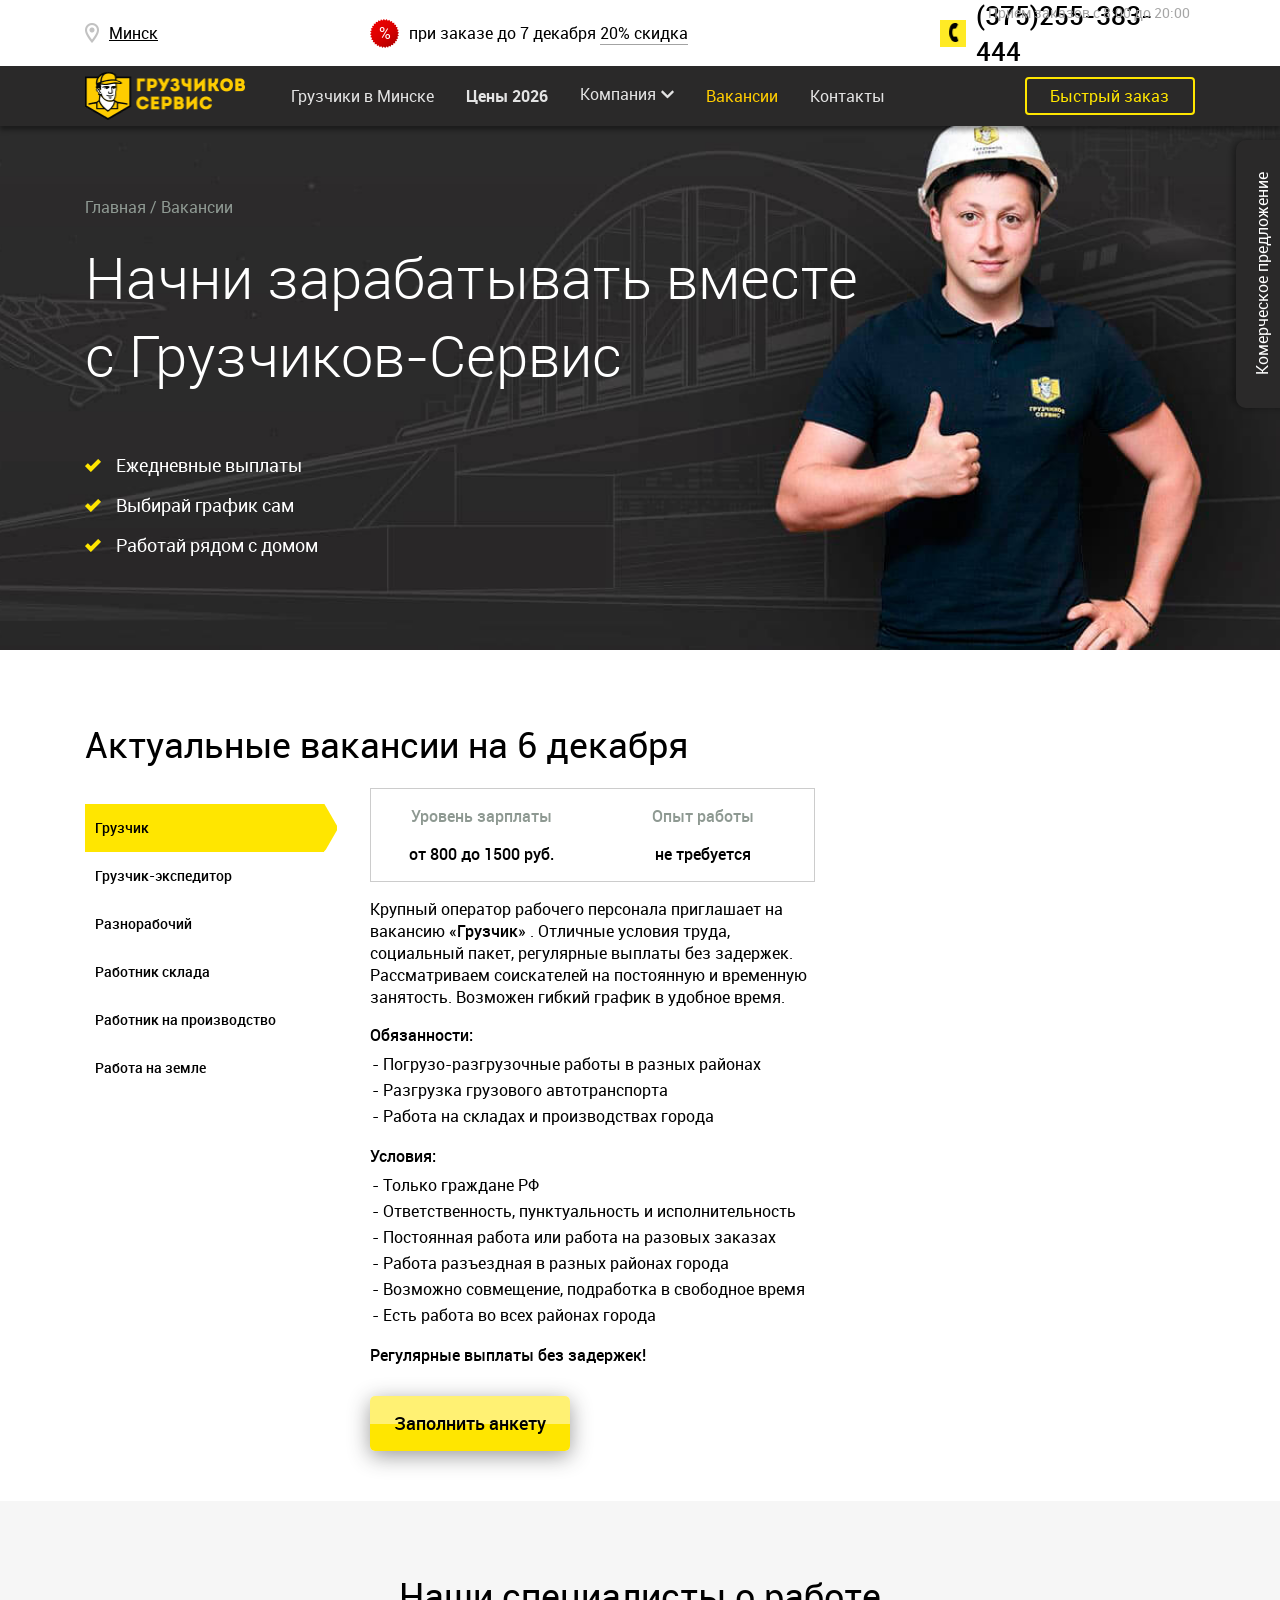
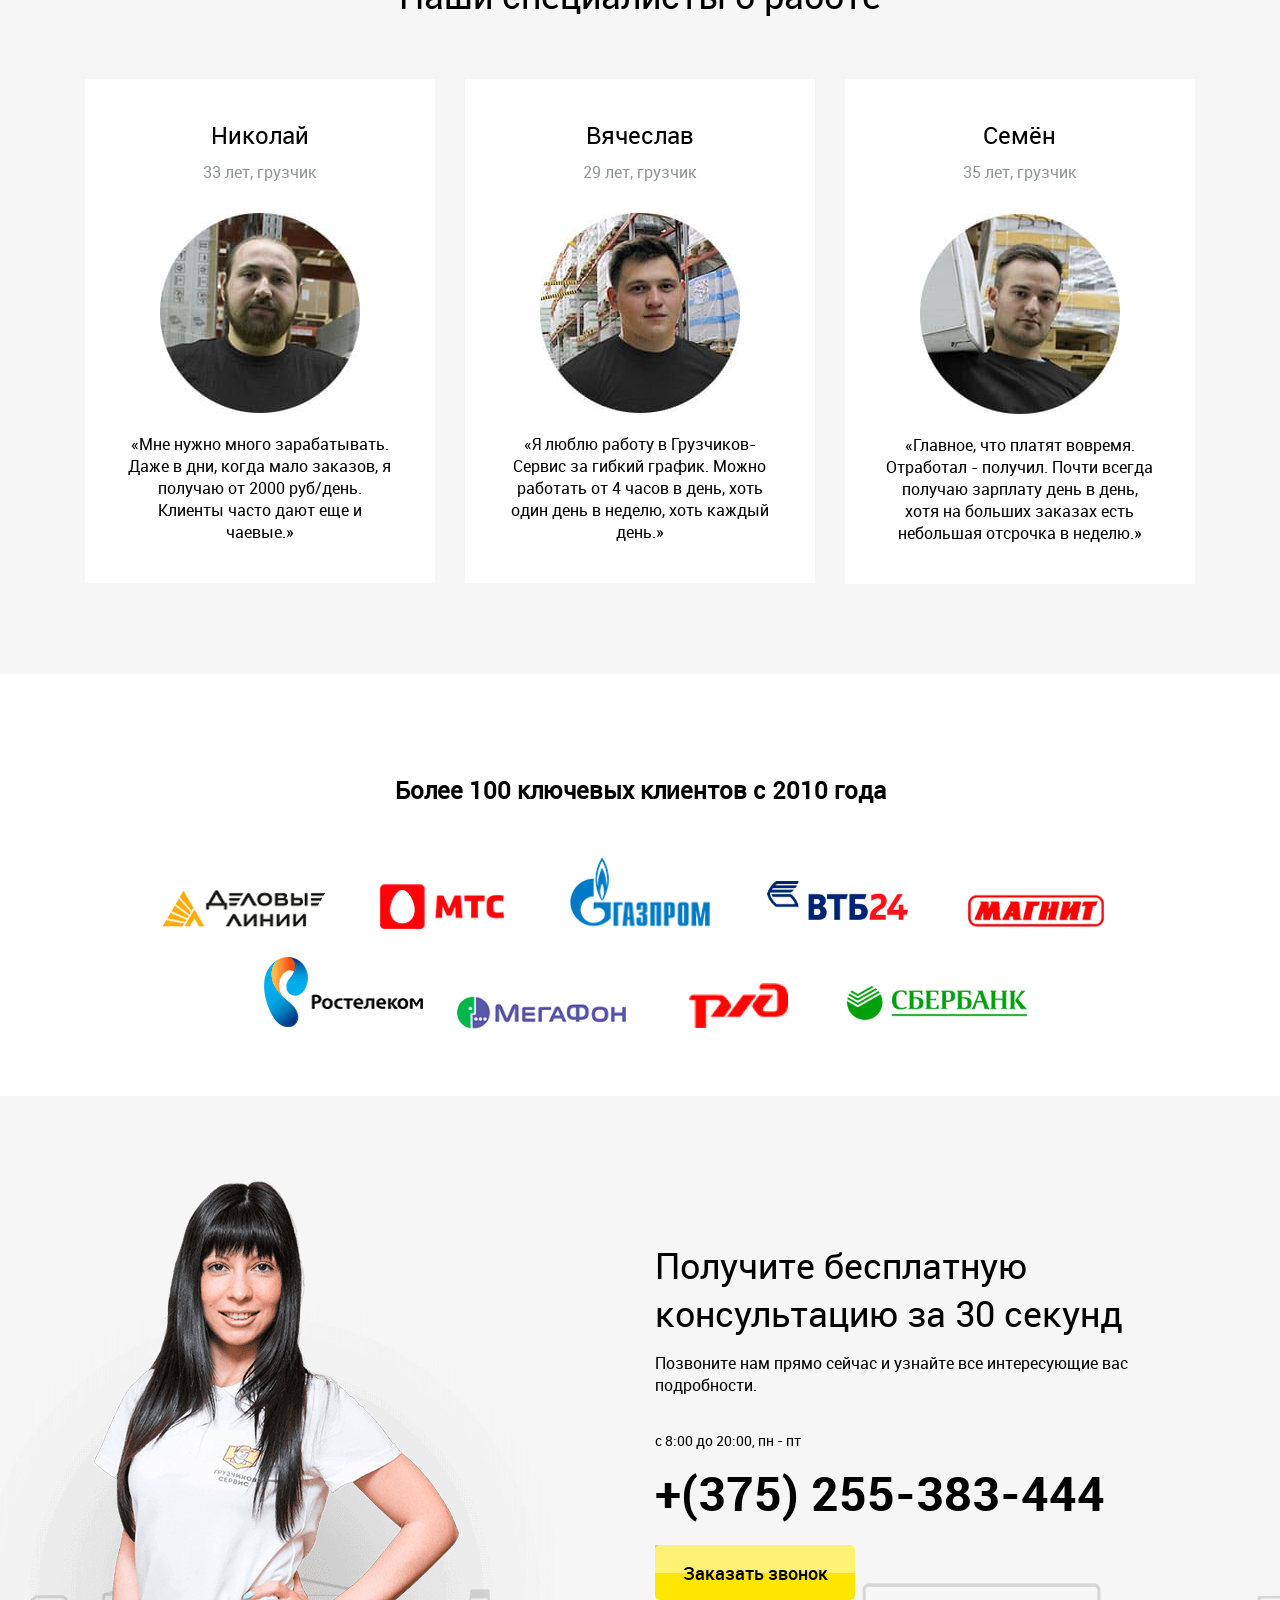
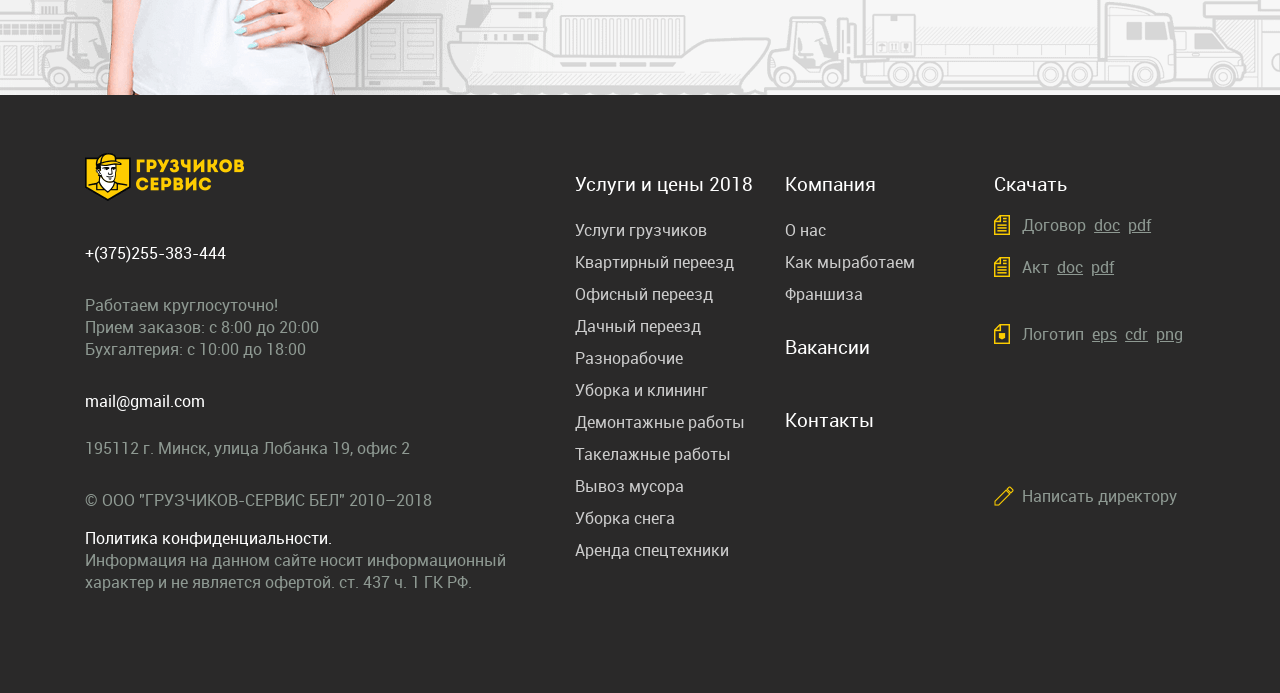
==== commit 23d13e94: "add f" ====
--- a/Gs2017/vacancies.html
+++ b/Gs2017/vacancies.html
@@ -498,7 +498,7 @@
       <script src="js/libs.min.js"></script>
       <script src="https://api-maps.yandex.ru/2.1/?lang=ru_RU"></script>
       <script src="js/main.min.js"></script>
-      <script src="content/vacancies/vacancies.min.js"></script>
+      <script src="js/contentScripts/vacancies.min.js"></script>
     </div>
   </body>
 </html>
